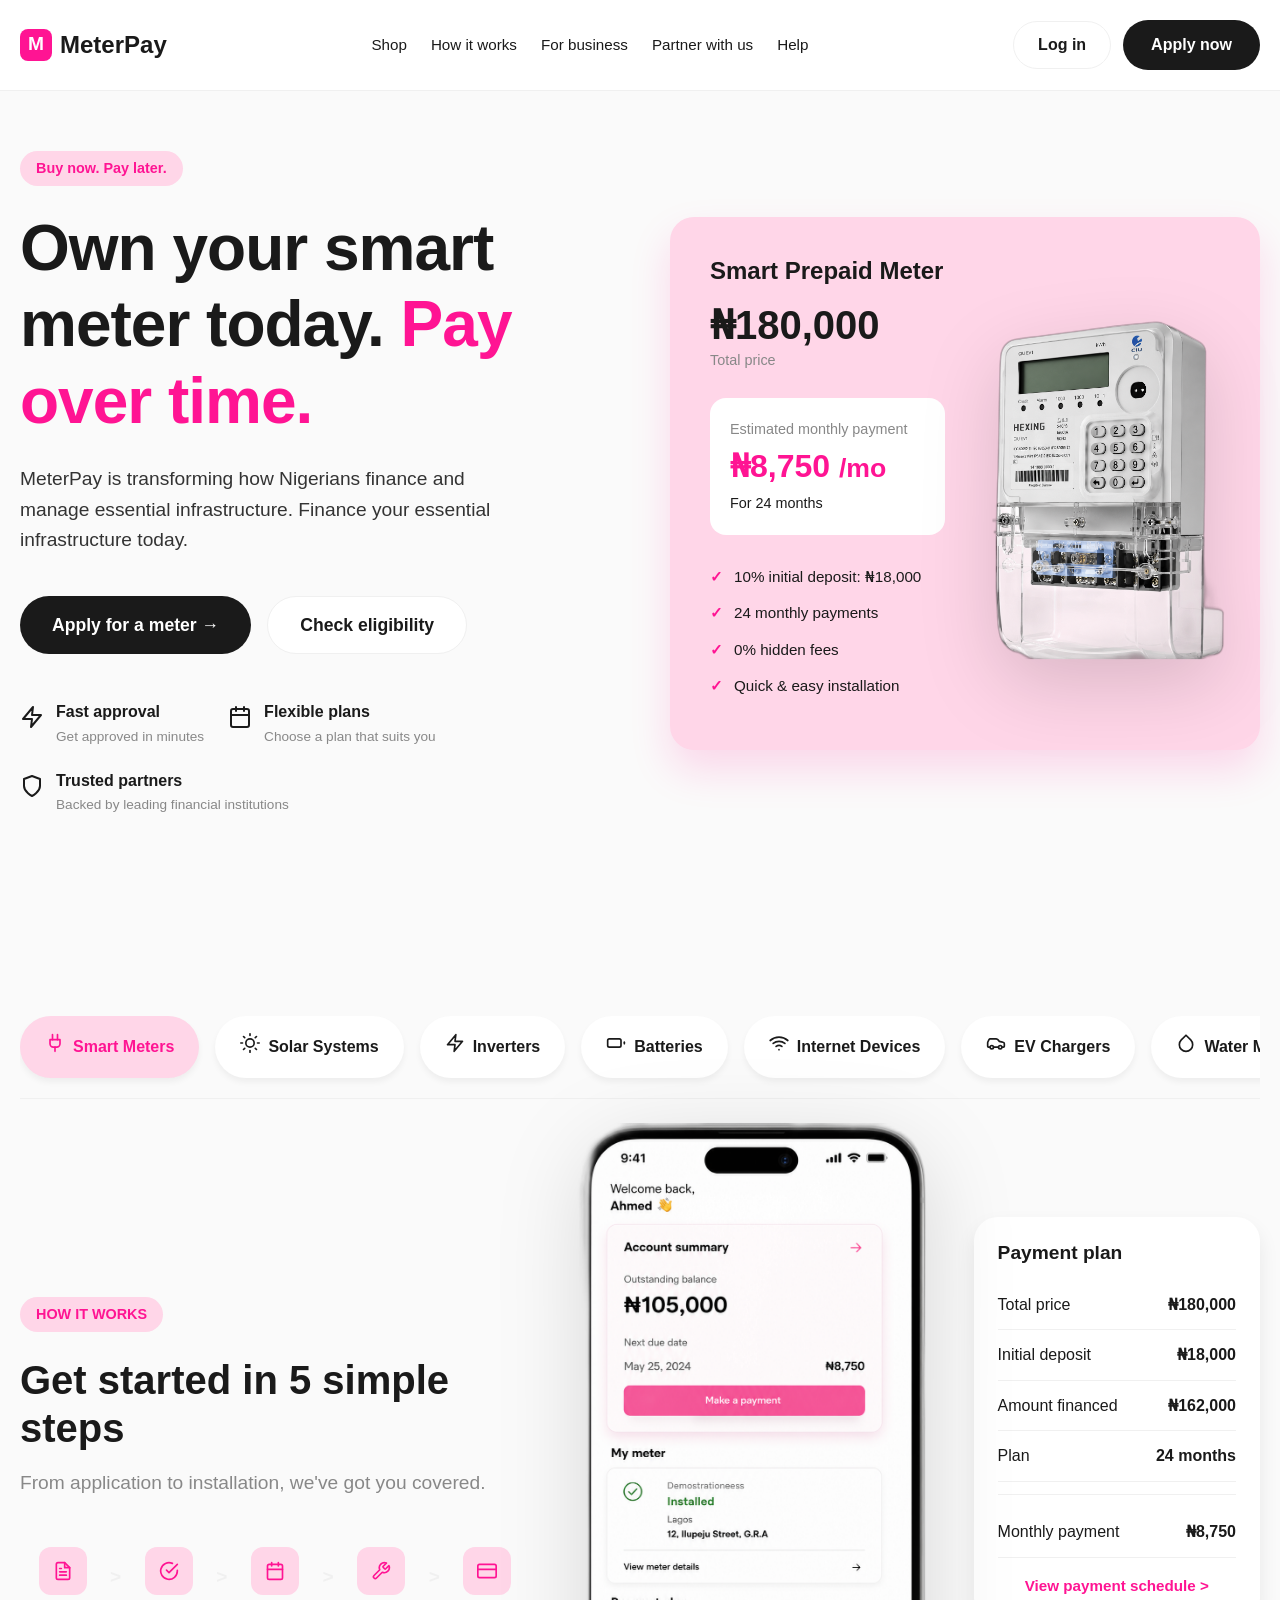
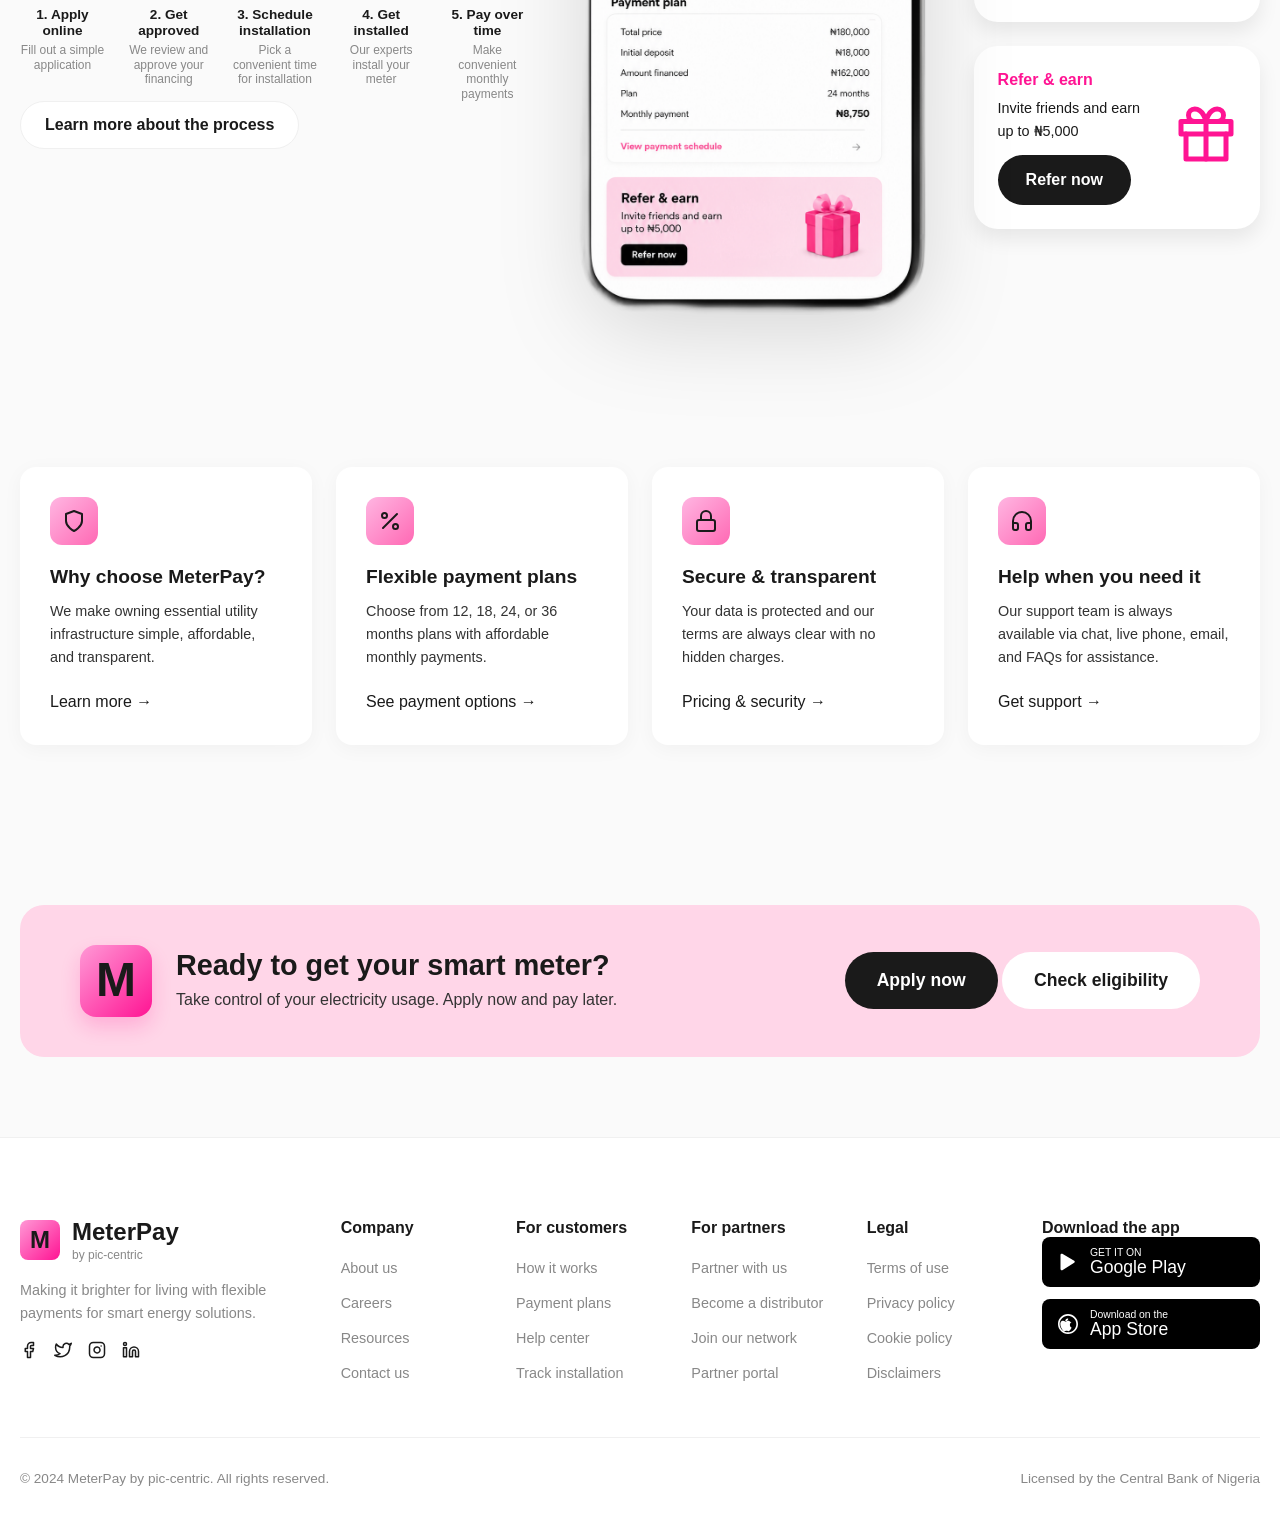
==== index.html @ b08528e0 "Initial commit: MeterPay Website UI" ====
<!DOCTYPE html>
<html lang="en">
<head>
    <meta charset="UTF-8">
    <meta name="viewport" content="width=device-width, initial-scale=1.0">
    <title>MeterPay Ecosystem | Africa's Digital Utility Finance Super App</title>
    <meta name="description" content="MeterPay is transforming how Nigerians finance and manage essential infrastructure. Finance, pay for and manage utility services from a single account.">
    <link rel="stylesheet" href="styles/index.css?v=5">
</head>
<body>
    <nav class="navbar">
        <div class="container nav-container">
            <a href="#" class="logo">
                <span class="logo-icon">M</span>
                MeterPay
            </a>
            <div class="nav-links">
                <a href="#shop">Shop</a>
                <a href="#how-it-works">How it works</a>
                <a href="#business">For business</a>
                <a href="#partner">Partner with us</a>
                <a href="#help">Help</a>
            </div>
            <div class="nav-actions">
                <a href="#login" class="btn-secondary">Log in</a>
                <a href="#apply" class="btn-dark">Apply now</a>
            </div>
            <button class="mobile-menu-btn" aria-label="Toggle menu">
                <span></span>
                <span></span>
                <span></span>
            </button>
        </div>
    </nav>

    <header id="home" class="hero">
        <div class="container hero-container">
            <div class="hero-content">
                <span class="badge">Buy now. Pay later.</span>
                <h1>Own your smart meter today. <span class="highlight">Pay over time.</span></h1>
                <p>MeterPay is transforming how Nigerians finance and manage essential infrastructure. Finance your essential infrastructure today.</p>
                <div class="hero-actions">
                    <a href="#apply" class="btn-dark btn-large">Apply for a meter &rarr;</a>
                    <a href="#eligibility" class="btn-secondary btn-large">Check eligibility</a>
                </div>
                <div class="hero-features">
                    <div class="feature">
                        <div class="feature-icon">
                            <svg xmlns="http://www.w3.org/2000/svg" width="24" height="24" viewBox="0 0 24 24" fill="none" stroke="currentColor" stroke-width="2" stroke-linecap="round" stroke-linejoin="round" class="feather feather-zap"><polygon points="13 2 3 14 12 14 11 22 21 10 12 10 13 2"></polygon></svg>
                        </div>
                        <div>
                            <h4>Fast approval</h4>
                            <p>Get approved in minutes</p>
                        </div>
                    </div>
                    <div class="feature">
                        <div class="feature-icon">
                            <svg xmlns="http://www.w3.org/2000/svg" width="24" height="24" viewBox="0 0 24 24" fill="none" stroke="currentColor" stroke-width="2" stroke-linecap="round" stroke-linejoin="round" class="feather feather-calendar"><rect x="3" y="4" width="18" height="18" rx="2" ry="2"></rect><line x1="16" y1="2" x2="16" y2="6"></line><line x1="8" y1="2" x2="8" y2="6"></line><line x1="3" y1="10" x2="21" y2="10"></line></svg>
                        </div>
                        <div>
                            <h4>Flexible plans</h4>
                            <p>Choose a plan that suits you</p>
                        </div>
                    </div>
                    <div class="feature">
                        <div class="feature-icon">
                            <svg xmlns="http://www.w3.org/2000/svg" width="24" height="24" viewBox="0 0 24 24" fill="none" stroke="currentColor" stroke-width="2" stroke-linecap="round" stroke-linejoin="round" class="feather feather-shield"><path d="M12 22s8-4 8-10V5l-8-3-8 3v7c0 6 8 10 8 10z"></path></svg>
                        </div>
                        <div>
                            <h4>Trusted partners</h4>
                            <p>Backed by leading financial institutions</p>
                        </div>
                    </div>
                </div>
            </div>
            <div class="hero-image">
                <div class="product-card-hero">
                    <div class="product-info">
                        <h3>Smart Prepaid Meter</h3>
                        <div class="price">₦180,000 <span class="price-label">Total price</span></div>
                        <div class="monthly">
                            <span class="monthly-label">Estimated monthly payment</span>
                            <span class="monthly-price">₦8,750 <small>/mo</small></span>
                            <span class="monthly-term">For 24 months</span>
                        </div>
                        <ul class="product-benefits">
                            <li>10% initial deposit: ₦18,000</li>
                            <li>24 monthly payments</li>
                            <li>0% hidden fees</li>
                            <li>Quick & easy installation</li>
                        </ul>
                    </div>
                    <div class="product-image-container">
                        <img src="assets/meter.png" alt="Smart Prepaid Meter" class="product-img">
                    </div>
                </div>
            </div>
        </div>
    </header>

    <section id="dashboard-section" class="dashboard-section section bg-white">
        <div class="container">
            <!-- Top Row: Categories -->
            <div class="category-list dashboard-categories">
                <!-- Smart Meters -->
                <div class="category-item active">
                    <span class="cat-icon"><svg width="20" height="20" viewBox="0 0 24 24" fill="none" stroke="currentColor" stroke-width="2" stroke-linecap="round" stroke-linejoin="round"><path d="M12 22v-5"/><path d="M9 8V2"/><path d="M15 8V2"/><path d="M18 8v5a4 4 0 0 1-4 4h-4a4 4 0 0 1-4-4V8Z"/></svg></span>
                    Smart Meters
                </div>
                <!-- Solar Systems -->
                <div class="category-item">
                    <span class="cat-icon"><svg width="20" height="20" viewBox="0 0 24 24" fill="none" stroke="currentColor" stroke-width="2" stroke-linecap="round" stroke-linejoin="round"><circle cx="12" cy="12" r="5"/><path d="M12 1v2"/><path d="M12 21v2"/><path d="M4.22 4.22l1.42 1.42"/><path d="M18.36 18.36l1.42 1.42"/><path d="M1 12h2"/><path d="M21 12h2"/><path d="M4.22 19.78l1.42-1.42"/><path d="M18.36 5.64l1.42-1.42"/></svg></span>
                    Solar Systems
                </div>
                <!-- Inverters -->
                <div class="category-item">
                    <span class="cat-icon"><svg width="20" height="20" viewBox="0 0 24 24" fill="none" stroke="currentColor" stroke-width="2" stroke-linecap="round" stroke-linejoin="round"><polygon points="13 2 3 14 12 14 11 22 21 10 12 10 13 2"/></svg></span>
                    Inverters
                </div>
                <!-- Batteries -->
                <div class="category-item">
                    <span class="cat-icon"><svg width="20" height="20" viewBox="0 0 24 24" fill="none" stroke="currentColor" stroke-width="2" stroke-linecap="round" stroke-linejoin="round"><rect x="2" y="7" width="16" height="10" rx="2" ry="2"/><line x1="22" y1="11" x2="22" y2="13"/></svg></span>
                    Batteries
                </div>
                <!-- Internet Devices -->
                <div class="category-item">
                    <span class="cat-icon"><svg width="20" height="20" viewBox="0 0 24 24" fill="none" stroke="currentColor" stroke-width="2" stroke-linecap="round" stroke-linejoin="round"><path d="M5 12.55a11 11 0 0 1 14.08 0"/><path d="M1.42 9a16 16 0 0 1 21.16 0"/><path d="M8.53 16.11a6 6 0 0 1 6.95 0"/><line x1="12" y1="20" x2="12.01" y2="20"/></svg></span>
                    Internet Devices
                </div>
                <!-- EV Chargers -->
                <div class="category-item">
                    <span class="cat-icon"><svg width="20" height="20" viewBox="0 0 24 24" fill="none" stroke="currentColor" stroke-width="2" stroke-linecap="round" stroke-linejoin="round"><path d="M19 17h2c.6 0 1-.4 1-1v-3c0-.9-.7-1.7-1.5-1.9C18.7 10.6 16 10 16 10s-1.3-1.4-2.2-2.3c-.5-.4-1.1-.7-1.8-.7H5c-.6 0-1.1.4-1.4.9l-1.4 2.9A3.7 3.7 0 0 0 2 12v4c0 .6.4 1 1 1h2"/><circle cx="7" cy="17" r="2"/><path d="M9 17h6"/><circle cx="17" cy="17" r="2"/></svg></span>
                    EV Chargers
                </div>
                <!-- Water Meters -->
                <div class="category-item">
                    <span class="cat-icon"><svg width="20" height="20" viewBox="0 0 24 24" fill="none" stroke="currentColor" stroke-width="2" stroke-linecap="round" stroke-linejoin="round"><path d="M12 2.69l5.66 5.66a8 8 0 1 1-11.31 0z"/></svg></span>
                    Water Meters
                </div>
            </div>

            <!-- Bottom Layout: 3 Columns -->
            <div class="dashboard-grid">
                <!-- Column 1: How it works -->
                <div class="dashboard-col-left">
                    <span class="badge badge-outline">HOW IT WORKS</span>
                    <h2 class="section-title text-left mt-2">Get started in 5 simple steps</h2>
                    <p class="section-subtitle text-left">From application to installation, we've got you covered.</p>
                    
                    <div class="steps-horizontal">
                        <div class="step-h">
                            <div class="step-icon-bg"><svg width="20" height="20" viewBox="0 0 24 24" fill="none" stroke="currentColor" stroke-width="2" stroke-linecap="round" stroke-linejoin="round"><path d="M14 2H6a2 2 0 0 0-2 2v16a2 2 0 0 0 2 2h12a2 2 0 0 0 2-2V8z"/><polyline points="14 2 14 8 20 8"/><line x1="16" y1="13" x2="8" y2="13"/><line x1="16" y1="17" x2="8" y2="17"/><polyline points="10 9 9 9 8 9"/></svg></div>
                            <h4>1. Apply online</h4>
                            <p>Fill out a simple application</p>
                        </div>
                        <div class="step-arrow">&gt;</div>
                        <div class="step-h">
                            <div class="step-icon-bg"><svg width="20" height="20" viewBox="0 0 24 24" fill="none" stroke="currentColor" stroke-width="2" stroke-linecap="round" stroke-linejoin="round"><path d="M22 11.08V12a10 10 0 1 1-5.93-9.14"/><polyline points="22 4 12 14.01 9 11.01"/></svg></div>
                            <h4>2. Get approved</h4>
                            <p>We review and approve your financing</p>
                        </div>
                        <div class="step-arrow">&gt;</div>
                        <div class="step-h">
                            <div class="step-icon-bg"><svg width="20" height="20" viewBox="0 0 24 24" fill="none" stroke="currentColor" stroke-width="2" stroke-linecap="round" stroke-linejoin="round"><rect x="3" y="4" width="18" height="18" rx="2" ry="2"/><line x1="16" y1="2" x2="16" y2="6"/><line x1="8" y1="2" x2="8" y2="6"/><line x1="3" y1="10" x2="21" y2="10"/></svg></div>
                            <h4>3. Schedule installation</h4>
                            <p>Pick a convenient time for installation</p>
                        </div>
                        <div class="step-arrow">&gt;</div>
                        <div class="step-h">
                            <div class="step-icon-bg"><svg width="20" height="20" viewBox="0 0 24 24" fill="none" stroke="currentColor" stroke-width="2" stroke-linecap="round" stroke-linejoin="round"><path d="M14.7 6.3a1 1 0 0 0 0 1.4l1.6 1.6a1 1 0 0 0 1.4 0l3.77-3.77a6 6 0 0 1-7.94 7.94l-6.91 6.91a2.12 2.12 0 0 1-3-3l6.91-6.91a6 6 0 0 1 7.94-7.94l-3.76 3.76z"/></svg></div>
                            <h4>4. Get installed</h4>
                            <p>Our experts install your meter</p>
                        </div>
                        <div class="step-arrow">&gt;</div>
                        <div class="step-h">
                            <div class="step-icon-bg"><svg width="20" height="20" viewBox="0 0 24 24" fill="none" stroke="currentColor" stroke-width="2" stroke-linecap="round" stroke-linejoin="round"><rect x="1" y="4" width="22" height="16" rx="2" ry="2"/><line x1="1" y1="10" x2="23" y2="10"/></svg></div>
                            <h4>5. Pay over time</h4>
                            <p>Make convenient monthly payments</p>
                        </div>
                    </div>
                    
                    <a href="#process" class="btn-secondary btn-outline-border mt-4">Learn more about the process</a>
                </div>

                <!-- Column 2: Mobile App Image -->
                <div class="dashboard-col-mid">
                    <img src="assets/mobile.png" alt="MeterPay App Interface" class="app-mockup-img">
                </div>

                <!-- Column 3: Cards -->
                <div class="dashboard-col-right">
                    <!-- Payment Plan Card -->
                    <div class="dashboard-card plan-card">
                        <h4 class="card-title">Payment plan</h4>
                        <div class="plan-row"><span>Total price</span><strong>₦180,000</strong></div>
                        <div class="plan-row"><span>Initial deposit</span><strong>₦18,000</strong></div>
                        <div class="plan-row"><span>Amount financed</span><strong>₦162,000</strong></div>
                        <div class="plan-row"><span>Plan</span><strong>24 months</strong></div>
                        <div class="plan-divider"></div>
                        <div class="plan-row total-row"><span>Monthly payment</span><strong>₦8,750</strong></div>
                        <a href="#" class="view-schedule-link">View payment schedule &gt;</a>
                    </div>

                    <!-- Refer & Earn Card -->
                    <div class="dashboard-card refer-card bg-light-pink">
                        <div class="refer-content">
                            <h4 class="card-title">Refer & earn</h4>
                            <p>Invite friends and earn up to ₦5,000</p>
                            <a href="#" class="btn-dark mt-2">Refer now</a>
                        </div>
                        <div class="refer-img">
                            <svg width="60" height="60" viewBox="0 0 24 24" fill="none" stroke="var(--primary)" stroke-width="2" stroke-linecap="round" stroke-linejoin="round"><polyline points="20 12 20 22 4 22 4 12"></polyline><rect x="2" y="7" width="20" height="5"></rect><line x1="12" y1="22" x2="12" y2="7"></line><path d="M12 7H7.5a2.5 2.5 0 0 1 0-5C11 2 12 7 12 7z"></path><path d="M12 7h4.5a2.5 2.5 0 0 0 0-5C13 2 12 7 12 7z"></path></svg>
                        </div>
                    </div>
                </div>
            </div>
        </div>
    </section>

    <section id="features" class="features-grid-section section">
        <div class="container">
            <div class="grid-4">
                <div class="feature-card-clean">
                    <div class="icon-wrap-pink"><svg width="24" height="24" viewBox="0 0 24 24" fill="none" stroke="currentColor" stroke-width="2" stroke-linecap="round" stroke-linejoin="round"><path d="M12 22s8-4 8-10V5l-8-3-8 3v7c0 6 8 10 8 10z"/></svg></div>
                    <h3>Why choose MeterPay?</h3>
                    <p>We make owning essential utility infrastructure simple, affordable, and transparent.</p>
                    <a href="#" class="text-link">Learn more &rarr;</a>
                </div>
                <div class="feature-card-clean">
                    <div class="icon-wrap-pink"><svg width="24" height="24" viewBox="0 0 24 24" fill="none" stroke="currentColor" stroke-width="2" stroke-linecap="round" stroke-linejoin="round"><line x1="19" y1="5" x2="5" y2="19"></line><circle cx="6.5" cy="6.5" r="2.5"></circle><circle cx="17.5" cy="17.5" r="2.5"></circle></svg></div>
                    <h3>Flexible payment plans</h3>
                    <p>Choose from 12, 18, 24, or 36 months plans with affordable monthly payments.</p>
                    <a href="#" class="text-link">See payment options &rarr;</a>
                </div>
                <div class="feature-card-clean">
                    <div class="icon-wrap-pink"><svg width="24" height="24" viewBox="0 0 24 24" fill="none" stroke="currentColor" stroke-width="2" stroke-linecap="round" stroke-linejoin="round"><rect x="3" y="11" width="18" height="11" rx="2" ry="2"/><path d="M7 11V7a5 5 0 0 1 10 0v4"/></svg></div>
                    <h3>Secure & transparent</h3>
                    <p>Your data is protected and our terms are always clear with no hidden charges.</p>
                    <a href="#" class="text-link">Pricing & security &rarr;</a>
                </div>
                <div class="feature-card-clean">
                    <div class="icon-wrap-pink"><svg width="24" height="24" viewBox="0 0 24 24" fill="none" stroke="currentColor" stroke-width="2" stroke-linecap="round" stroke-linejoin="round"><path d="M3 18v-6a9 9 0 0 1 18 0v6"></path><path d="M21 19a2 2 0 0 1-2 2h-1a2 2 0 0 1-2-2v-3a2 2 0 0 1 2-2h3zM3 19a2 2 0 0 0 2 2h1a2 2 0 0 0 2-2v-3a2 2 0 0 0-2-2H3z"></path></svg></div>
                    <h3>Help when you need it</h3>
                    <p>Our support team is always available via chat, live phone, email, and FAQs for assistance.</p>
                    <a href="#" class="text-link">Get support &rarr;</a>
                </div>
            </div>
        </div>
    </section>

    <section class="cta section">
        <div class="container">
            <div class="cta-box-horizontal">
                <div class="cta-left">
                    <div class="cta-logo-icon">M</div>
                    <div class="cta-text">
                        <h2>Ready to get your smart meter?</h2>
                        <p>Take control of your electricity usage. Apply now and pay later.</p>
                    </div>
                </div>
                <div class="cta-actions">
                    <a href="#apply" class="btn-dark btn-large">Apply now</a>
                    <a href="#eligibility" class="btn-secondary btn-large btn-white">Check eligibility</a>
                </div>
            </div>
        </div>
    </section>

    <footer class="footer">
        <div class="container">
            <div class="footer-grid">
                <div class="footer-brand">
                    <a href="#" class="logo footer-logo">
                        <span class="logo-icon-pink">M</span>
                        <div>
                            MeterPay
                            <span class="footer-byline">by pic-centric</span>
                        </div>
                    </a>
                    <p class="footer-desc">Making it brighter for living with flexible payments for smart energy solutions.</p>
                    <div class="social-links">
                        <a href="#"><svg width="18" height="18" viewBox="0 0 24 24" fill="none" stroke="currentColor" stroke-width="2" stroke-linecap="round" stroke-linejoin="round"><path d="M18 2h-3a5 5 0 0 0-5 5v3H7v4h3v8h4v-8h3l1-4h-4V7a1 1 0 0 1 1-1h3z"></path></svg></a>
                        <a href="#"><svg width="18" height="18" viewBox="0 0 24 24" fill="none" stroke="currentColor" stroke-width="2" stroke-linecap="round" stroke-linejoin="round"><path d="M23 3a10.9 10.9 0 0 1-3.14 1.53 4.48 4.48 0 0 0-7.86 3v1A10.66 10.66 0 0 1 3 4s-4 9 5 13a11.64 11.64 0 0 1-7 2c9 5 20 0 20-11.5a4.5 4.5 0 0 0-.08-.83A7.72 7.72 0 0 0 23 3z"></path></svg></a>
                        <a href="#"><svg width="18" height="18" viewBox="0 0 24 24" fill="none" stroke="currentColor" stroke-width="2" stroke-linecap="round" stroke-linejoin="round"><rect x="2" y="2" width="20" height="20" rx="5" ry="5"></rect><path d="M16 11.37A4 4 0 1 1 12.63 8 4 4 0 0 1 16 11.37z"></path><line x1="17.5" y1="6.5" x2="17.51" y2="6.5"></line></svg></a>
                        <a href="#"><svg width="18" height="18" viewBox="0 0 24 24" fill="none" stroke="currentColor" stroke-width="2" stroke-linecap="round" stroke-linejoin="round"><path d="M16 8a6 6 0 0 1 6 6v7h-4v-7a2 2 0 0 0-2-2 2 2 0 0 0-2 2v7h-4v-7a6 6 0 0 1 6-6z"></path><rect x="2" y="9" width="4" height="12"></rect><circle cx="4" cy="4" r="2"></circle></svg></a>
                    </div>
                </div>
                <div class="footer-links">
                    <h4>Company</h4>
                    <ul>
                        <li><a href="#">About us</a></li>
                        <li><a href="#">Careers</a></li>
                        <li><a href="#">Resources</a></li>
                        <li><a href="#">Contact us</a></li>
                    </ul>
                </div>
                <div class="footer-links">
                    <h4>For customers</h4>
                    <ul>
                        <li><a href="#">How it works</a></li>
                        <li><a href="#">Payment plans</a></li>
                        <li><a href="#">Help center</a></li>
                        <li><a href="#">Track installation</a></li>
                    </ul>
                </div>
                <div class="footer-links">
                    <h4>For partners</h4>
                    <ul>
                        <li><a href="#">Partner with us</a></li>
                        <li><a href="#">Become a distributor</a></li>
                        <li><a href="#">Join our network</a></li>
                        <li><a href="#">Partner portal</a></li>
                    </ul>
                </div>
                <div class="footer-links">
                    <h4>Legal</h4>
                    <ul>
                        <li><a href="#">Terms of use</a></li>
                        <li><a href="#">Privacy policy</a></li>
                        <li><a href="#">Cookie policy</a></li>
                        <li><a href="#">Disclaimers</a></li>
                    </ul>
                </div>
                <div class="footer-download">
                    <h4>Download the app</h4>
                    <div class="app-badges">
                        <div class="store-badge">
                            <svg width="20" height="20" viewBox="0 0 24 24" fill="currentColor"><path d="M3 20.5v-17c0-.83.67-1.5 1.5-1.5.25 0 .5.06.72.18l14.18 8.18c.67.39.9 1.25.51 1.92-.12.21-.29.39-.51.51L5.22 21.82c-.67.39-1.53.16-1.92-.51-.12-.22-.18-.47-.18-.72l-.12-.09z"/></svg>
                            <div><span>GET IT ON</span><strong>Google Play</strong></div>
                        </div>
                        <div class="store-badge">
                            <svg width="20" height="20" viewBox="0 0 24 24" fill="currentColor"><path d="M12 2c5.514 0 10 4.486 10 10s-4.486 10-10 10-10-4.486-10-10 4.486-10 10-10zm0-2c-6.627 0-12 5.373-12 12s5.373 12 12 12 12-5.373 12-12-5.373-12-12-12zm.283 5.48c.112.92-.32 1.83-1.002 2.457-.682.628-1.61.854-2.457.653-.16-1.02.32-2.02.973-2.617.653-.596 1.63-.82 2.486-.493zm-3.037 4.14c-1.396 0-2.658.914-2.822 2.375-.164 1.46.85 2.822 2.246 2.822 1.397 0 2.658-.915 2.822-2.376.164-1.46-.85-2.823-2.246-2.823zm5.753.11c-.553-1.12-1.637-1.745-2.846-1.745-.884 0-1.758.337-2.385.918-.184.17-.4.256-.63.256-.23 0-.447-.087-.63-.257-.626-.58-1.503-.917-2.386-.917-1.18 0-2.248.6-2.817 1.693-1.173 2.253-.33 5.8 1.802 8.784.773 1.08 1.63 2.128 2.695 2.164.912.03 1.258-.517 2.366-.517 1.08 0 1.396.517 2.365.517 1.096.006 1.956-1.077 2.72-2.188.756-1.102 1.054-2.174 1.075-2.228-.027-.014-2.083-.787-2.123-3.15-.04-2.362 1.955-3.528 2.05-3.57z"/></svg>
                            <div><span>Download on the</span><strong>App Store</strong></div>
                        </div>
                    </div>
                </div>
            </div>
            <div class="footer-bottom">
                <p>&copy; 2024 MeterPay by pic-centric. All rights reserved.</p>
                <div class="footer-legal">
                    Licensed by the Central Bank of Nigeria
                </div>
            </div>
        </div>
    </footer>
    <script src="scripts/main.js"></script>
</body>
</html>
---- styles/index.css ----
:root {
    /* Color Palette */
    --primary: #FF1493; /* Deep Pink */
    --primary-light: #FFD6E8; /* Light Pink Backgrounds */
    --primary-hover: #E6007E;
    
    --dark: #1A1A1A; /* Text Color */
    --dark-light: #333333;
    
    --white: #FFFFFF;
    --background: #FAFAFA;
    --gray-light: #F0F0F0;
    --gray: #888888;
    
    /* Typography */
    --font-sans: -apple-system, BlinkMacSystemFont, "SF Pro Text", "Segoe UI", Roboto, Helvetica, Arial, sans-serif;
    --font-heading: -apple-system, BlinkMacSystemFont, "SF Pro Display", "Segoe UI", Roboto, Helvetica, Arial, sans-serif;
    
    /* Spacing & Layout */
    --container-width: 1350px;
    --radius-sm: 8px;
    --radius-md: 16px;
    --radius-lg: 24px;
    --radius-full: 9999px;
    
    /* Effects */
    --shadow-sm: 0 4px 6px rgba(0,0,0,0.05);
    --shadow-md: 0 10px 20px rgba(0,0,0,0.08);
    --shadow-lg: 0 20px 40px rgba(255, 20, 147, 0.15);
    --transition: all 0.3s ease;
}

* {
    margin: 0;
    padding: 0;
    box-sizing: border-box;
}

body {
    font-family: var(--font-sans);
    color: var(--dark);
    background-color: var(--background);
    line-height: 1.6;
    overflow-x: hidden;
}

h1, h2, h3, h4, h5, h6 {
    font-family: var(--font-heading);
    font-weight: 700;
    line-height: 1.2;
    color: var(--dark);
}

a {
    text-decoration: none;
    color: inherit;
    transition: var(--transition);
}

ul {
    list-style: none;
}

.container {
    max-width: var(--container-width);
    margin: 0 auto;
    padding: 0 20px;
}

.section {
    padding: 80px 0;
}

/* Utilities */
.text-center { text-align: center; }
.bg-light-pink { background-color: var(--primary-light); }
.bg-dark { background-color: var(--dark); color: var(--white); }
.text-white h2, .text-white h3, .text-white p { color: var(--white); }
.highlight { color: var(--primary); }

/* Buttons */
.btn-primary {
    display: inline-flex;
    align-items: center;
    justify-content: center;
    white-space: nowrap;
    background-color: var(--primary);
    color: var(--white);
    padding: 10px 24px;
    border-radius: var(--radius-full);
    font-weight: 600;
    border: none;
    cursor: pointer;
}
.btn-primary:hover {
    background-color: var(--primary-hover);
    transform: translateY(-2px);
    box-shadow: 0 4px 12px rgba(255, 20, 147, 0.3);
}

.btn-secondary {
    display: inline-flex;
    align-items: center;
    justify-content: center;
    white-space: nowrap;
    background-color: var(--white);
    color: var(--dark);
    padding: 10px 24px;
    border-radius: var(--radius-full);
    font-weight: 600;
    border: 1px solid var(--gray-light);
    cursor: pointer;
}
.btn-secondary:hover {
    border-color: var(--dark);
}

.btn-ghost {
    display: inline-flex;
    align-items: center;
    justify-content: center;
    white-space: nowrap;
    padding: 10px 24px;
    font-weight: 600;
    color: var(--dark);
}
.btn-ghost:hover {
    color: var(--primary);
}

.btn-dark {
    display: inline-flex;
    align-items: center;
    justify-content: center;
    white-space: nowrap;
    background-color: var(--dark);
    color: var(--white);
    padding: 12px 28px;
    border-radius: var(--radius-full);
    font-weight: 600;
}
.btn-dark:hover {
    background-color: #000;
}

.btn-large {
    padding: 14px 32px;
    font-size: 1.1rem;
}

/* Navbar */
.navbar {
    padding: 20px 0;
    background: rgba(255, 255, 255, 0.9);
    backdrop-filter: blur(10px);
    position: sticky;
    top: 0;
    z-index: 100;
    border-bottom: 1px solid var(--gray-light);
}

.nav-container {
    display: flex;
    justify-content: space-between;
    align-items: center;
    gap: 32px;
    flex-wrap: wrap;
}

.logo {
    display: flex;
    align-items: center;
    gap: 8px;
    font-family: var(--font-heading);
    font-weight: 800;
    font-size: 1.5rem;
}

.logo-icon {
    background: var(--primary);
    color: var(--white);
    width: 32px;
    height: 32px;
    display: flex;
    align-items: center;
    justify-content: center;
    border-radius: 8px;
    font-size: 1.2rem;
}

.nav-links {
    display: flex;
    gap: 24px;
    align-items: center;
}
.nav-links a {
    font-weight: 500;
    font-size: 0.95rem;
    white-space: nowrap;
}
.nav-links a:hover {
    color: var(--primary);
}

.nav-actions {
    display: flex;
    align-items: center;
    gap: 12px;
}

.mobile-menu-btn {
    display: none;
    flex-direction: column;
    gap: 5px;
    background: none;
    border: none;
    cursor: pointer;
}
.mobile-menu-btn span {
    width: 24px;
    height: 2px;
    background-color: var(--dark);
    transition: var(--transition);
}

/* Hero Section */
.hero {
    padding: 60px 0 100px;
    overflow: hidden;
}

.hero-container {
    display: grid;
    grid-template-columns: 1fr 1fr;
    gap: 60px;
    align-items: center;
}

.badge {
    display: inline-block;
    background-color: var(--primary-light);
    color: var(--primary);
    padding: 6px 16px;
    border-radius: var(--radius-full);
    font-weight: 600;
    font-size: 0.9rem;
    margin-bottom: 24px;
}

.hero-content h1 {
    font-size: 4rem;
    margin-bottom: 24px;
    letter-spacing: -1px;
}

.hero-content p {
    font-size: 1.2rem;
    color: var(--dark-light);
    margin-bottom: 40px;
    max-width: 480px;
}

.hero-actions {
    display: flex;
    gap: 16px;
    margin-bottom: 48px;
}

.hero-features {
    display: flex;
    flex-wrap: wrap;
    gap: 24px;
}

.feature {
    display: flex;
    align-items: flex-start;
    gap: 12px;
}

.feature-icon {
    font-size: 1.5rem;
}

.feature h4 {
    font-size: 1rem;
    margin-bottom: 4px;
}
.feature p {
    font-size: 0.85rem;
    color: var(--gray);
    margin: 0;
}

/* Product Card Hero */
.product-card-hero {
    background-color: var(--primary-light);
    border-radius: var(--radius-lg);
    padding: 40px;
    display: flex;
    gap: 40px;
    position: relative;
    box-shadow: var(--shadow-lg);
}

.product-info {
    flex: 1;
}

.product-info h3 {
    font-size: 1.5rem;
    margin-bottom: 20px;
}

.price {
    font-size: 2.5rem;
    font-weight: 800;
    font-family: var(--font-heading);
    display: flex;
    flex-direction: column;
    line-height: 1;
    margin-bottom: 30px;
}
.price-label {
    font-size: 0.9rem;
    font-weight: 500;
    color: var(--gray);
    margin-top: 8px;
}

.monthly {
    background: var(--white);
    padding: 20px;
    border-radius: var(--radius-md);
    margin-bottom: 30px;
    display: flex;
    flex-direction: column;
}
.monthly-label { font-size: 0.9rem; color: var(--gray); }
.monthly-price { font-size: 2rem; font-weight: 700; color: var(--primary); font-family: var(--font-heading); }
.monthly-term { font-size: 0.9rem; font-weight: 500; }

.product-benefits li {
    position: relative;
    padding-left: 24px;
    margin-bottom: 12px;
    font-size: 0.95rem;
    font-weight: 500;
}
.product-benefits li::before {
    content: '✓';
    position: absolute;
    left: 0;
    color: var(--primary);
    font-weight: bold;
}

.product-image-container {
    flex: 1;
    display: flex;
    align-items: center;
    justify-content: center;
}
.product-img {
    max-width: 100%;
    transform: scale(1.25);
    margin-right: -20px;
    filter: drop-shadow(0 20px 30px rgba(0,0,0,0.15));
    transition: transform 0.5s ease;
}
.product-card-hero:hover .product-img {
    transform: translateY(-10px);
}

/* Categories */
.category-list {
    display: flex;
    gap: 16px;
    overflow-x: auto;
    padding-bottom: 20px;
}
.category-list::-webkit-scrollbar { display: none; }
.category-item {
    background: var(--white);
    padding: 16px 24px;
    border-radius: var(--radius-full);
    display: flex;
    align-items: center;
    gap: 8px;
    font-weight: 600;
    cursor: pointer;
    box-shadow: var(--shadow-sm);
    white-space: nowrap;
    border: 1px solid transparent;
}
.category-item:hover { border-color: var(--primary-light); }
.category-item.active {
    background: var(--primary-light);
    color: var(--primary);
}

/* How it works */
.section-title { font-size: 2.5rem; margin-bottom: 16px; }
.section-subtitle { font-size: 1.2rem; color: var(--gray); margin-bottom: 48px; }

.steps-grid {
    display: grid;
    grid-template-columns: repeat(5, 1fr);
    gap: 24px;
}
.step {
    text-align: center;
}
.step-icon {
    width: 64px;
    height: 64px;
    background: var(--white);
    border-radius: 50%;
    display: flex;
    align-items: center;
    justify-content: center;
    font-size: 2rem;
    margin: 0 auto 20px;
    box-shadow: var(--shadow-sm);
    border: 2px solid var(--primary-light);
}
.step h4 { margin-bottom: 8px; font-size: 1.1rem; }
.step p { font-size: 0.9rem; color: var(--gray); }

/* BNPL Section */
.bnpl-container {
    display: grid;
    grid-template-columns: 1fr 1fr;
    gap: 80px;
    align-items: center;
    border-radius: var(--radius-lg);
}

.app-img {
    max-width: 100%;
    filter: drop-shadow(0 20px 30px rgba(0,0,0,0.15));
    transform: rotate(-2deg);
    transition: transform 0.5s ease;
}
.app-img:hover { transform: rotate(0deg) scale(1.02); }

.bnpl-content h2 { font-size: 3rem; margin-bottom: 20px; }
.bnpl-content p { font-size: 1.2rem; margin-bottom: 40px; }

.payment-plan-card {
    background: var(--white);
    padding: 30px;
    border-radius: var(--radius-md);
    margin-bottom: 24px;
}
.payment-plan-card h4 { margin-bottom: 20px; font-size: 1.2rem; }
.plan-row {
    display: flex;
    justify-content: space-between;
    padding: 12px 0;
    border-bottom: 1px solid var(--gray-light);
}
.plan-row.total {
    border-bottom: none;
    font-size: 1.2rem;
    color: var(--primary);
    padding-top: 20px;
}

.referral-card {
    background: var(--primary);
    color: var(--white);
    padding: 30px;
    border-radius: var(--radius-md);
    display: flex;
    align-items: center;
    justify-content: space-between;
}
.referral-card h4 { font-size: 1.5rem; color: var(--white); }
.referral-card p { font-size: 1rem; margin: 0; }

/* Dashboard Section */
.dashboard-section { padding: 100px 0; }
.dashboard-categories { border-bottom: 1px solid var(--gray-light); margin-bottom: 60px; }
.dashboard-grid { display: grid; grid-template-columns: 1.6fr 1.2fr 1fr; gap: 50px; align-items: center; }
.steps-horizontal { display: flex; align-items: flex-start; justify-content: space-between; margin-top: 40px; gap: 5px; }
.step-h { display: flex; flex-direction: column; align-items: center; text-align: center; width: 85px; }
.step-icon-bg { width: 48px; height: 48px; background: var(--primary-light); color: var(--primary); border-radius: 12px; display: flex; align-items: center; justify-content: center; margin-bottom: 12px; }
.step-h h4 { font-size: 0.85rem; margin-bottom: 4px; }
.step-h p { font-size: 0.75rem; color: var(--gray); line-height: 1.2; }
.step-arrow { margin-top: 15px; color: var(--gray-light); font-weight: bold; font-size: 1.2rem; }
.app-mockup-img { max-width: 100%; filter: drop-shadow(0 20px 40px rgba(0,0,0,0.15)); transform: scale(1.1); }
.dashboard-col-right { display: flex; flex-direction: column; gap: 24px; }
.dashboard-card { padding: 24px; border-radius: var(--radius-lg); box-shadow: var(--shadow-md); background: var(--white); }
.plan-card .card-title { margin-bottom: 16px; font-size: 1.2rem; }
.plan-divider { height: 1px; background: var(--gray-light); margin: 12px 0; }
.view-schedule-link { display: block; margin-top: 16px; color: var(--primary); font-weight: 600; font-size: 0.95rem; text-align: center; }
.refer-card { display: flex; align-items: center; justify-content: space-between; gap: 20px; }
.refer-card .card-title { color: var(--primary); margin-bottom: 8px; }
.refer-card p { font-size: 0.9rem; margin-bottom: 12px; }

/* Grids */
.grid-3 { display: grid; grid-template-columns: repeat(3, 1fr); gap: 30px; }
.grid-2 { display: grid; grid-template-columns: repeat(2, 1fr); gap: 30px; }

.feature-card {
    background: var(--white);
    padding: 40px;
    border-radius: var(--radius-md);
    box-shadow: var(--shadow-sm);
    transition: transform 0.3s ease;
}
.feature-card:hover { transform: translateY(-5px); box-shadow: var(--shadow-md); }
.icon-wrap { font-size: 2.5rem; margin-bottom: 20px; background: var(--primary-light); width: 64px; height: 64px; display: flex; align-items: center; justify-content: center; border-radius: 16px; }
/* Features 4-Grid */
.grid-4 { display: grid; grid-template-columns: repeat(4, 1fr); gap: 24px; }
.feature-card-clean { background: var(--white); padding: 30px; border-radius: var(--radius-md); box-shadow: 0 4px 20px rgba(0,0,0,0.04); }
.feature-card-clean h3 { margin-bottom: 12px; font-size: 1.2rem; }
.feature-card-clean p { color: var(--dark-light); font-size: 0.9rem; margin-bottom: 20px; }
.icon-wrap-pink { width: 48px; height: 48px; background: linear-gradient(135deg, #FFB6E2 0%, #FF69B4 100%); color: var(--dark); display: flex; align-items: center; justify-content: center; border-radius: 12px; margin-bottom: 20px; }
.icon-wrap-pink svg { stroke: var(--dark); stroke-width: 2; width: 24px; height: 24px; }

/* Horizontal CTA Box */
.cta-box-horizontal { background: var(--primary-light); padding: 40px 60px; border-radius: var(--radius-lg); display: flex; align-items: center; justify-content: space-between; gap: 24px; flex-wrap: wrap; }
.cta-left { display: flex; align-items: center; gap: 24px; }
.cta-logo-icon { width: 72px; height: 72px; background: linear-gradient(135deg, #FF99D6 0%, #FF1493 100%); color: var(--dark); font-size: 3rem; font-weight: 800; font-family: var(--font-heading); display: flex; align-items: center; justify-content: center; border-radius: 16px; box-shadow: 0 10px 20px rgba(255,20,147,0.2); }
.cta-text h2 { font-size: 1.8rem; margin-bottom: 4px; }
.cta-text p { font-size: 1rem; color: var(--dark-light); margin: 0; }
.btn-white { background-color: var(--white); color: var(--dark); border: none; }
.btn-white:hover { background-color: var(--gray-light); }

/* Footer */
.footer { background: var(--white); padding: 80px 0 40px; border-top: 1px solid var(--gray-light); }
.footer-grid { display: grid; grid-template-columns: 2fr 1fr 1fr 1fr 1fr 1.5fr; gap: 30px; margin-bottom: 40px; }
.footer-brand { display: flex; flex-direction: column; gap: 16px; }
.footer-logo { display: flex; align-items: center; gap: 12px; font-size: 1.5rem; line-height: 1.2; }
.logo-icon-pink { width: 40px; height: 40px; background: linear-gradient(135deg, #FF99D6 0%, #FF1493 100%); color: var(--dark); display: flex; align-items: center; justify-content: center; border-radius: 8px; font-weight: 800; font-family: var(--font-heading); }
.footer-byline { display: block; font-size: 0.75rem; font-weight: 500; color: var(--gray); font-family: var(--font-sans); margin-top: 2px; }
.footer-desc { font-size: 0.9rem; color: var(--gray); max-width: 250px; }
.social-links { display: flex; gap: 16px; }
.social-links a { color: var(--dark); transition: var(--transition); }
.social-links a:hover { color: var(--primary); transform: translateY(-2px); }
.footer-links h4 { font-size: 1rem; margin-bottom: 20px; }
.footer-links ul li { margin-bottom: 12px; font-size: 0.9rem; }
.footer-links ul li a { color: var(--gray); }
.footer-links ul li a:hover { color: var(--primary); }
.app-badges { display: flex; flex-direction: column; gap: 12px; }
.store-badge { background: #000; color: #fff; padding: 10px 16px; border-radius: 8px; display: inline-flex; align-items: center; gap: 12px; cursor: pointer; transition: transform 0.2s; }
.store-badge:hover { transform: scale(1.05); }
.store-badge span { font-size: 0.65rem; line-height: 1.2; display: block; }
.store-badge strong { font-size: 1.1rem; line-height: 1; display: block; font-weight: 500; }
.footer-bottom { border-top: 1px solid var(--gray-light); padding-top: 30px; display: flex; justify-content: space-between; color: var(--gray); font-size: 0.85rem; }
.footer-legal { display: flex; gap: 24px; }

/* Responsive */
@media (max-width: 1024px) {
    .nav-links, .nav-actions { display: none; width: 100%; flex-direction: column; align-items: flex-start; }
    .mobile-menu-btn { display: flex; }
    .navbar.mobile-open .nav-links { display: flex; margin-top: 20px; gap: 16px; }
    .navbar.mobile-open .nav-actions { display: flex; margin-top: 10px; margin-bottom: 10px; width: 100%; justify-content: flex-start; }
    
    .hero-container, .bnpl-container { grid-template-columns: 1fr; }
    .hero-content { order: 2; text-align: center; }
    .hero-image { order: 1; }
    .hero-actions, .hero-features { justify-content: center; }
    .product-card-hero { 
        flex-direction: column;
        padding-bottom: 0;
        overflow: hidden;
    }
    .product-img {
        transform: scale(1.2);
        margin: 40px auto 0;
    }
    .app-mockup-img {
        transform: scale(1.1);
        margin: 30px 0;
    }
    .dashboard-grid { grid-template-columns: 1fr; gap: 60px; }
    .steps-horizontal { flex-wrap: wrap; justify-content: center; gap: 20px; }
    .step-arrow { display: none; }
    .step-h { width: 120px; }
    .grid-3, .grid-4 { grid-template-columns: repeat(2, 1fr); }
    .cta-box-horizontal { flex-direction: column; text-align: center; }
    .cta-left { flex-direction: column; text-align: center; }
    .footer-grid { grid-template-columns: repeat(2, 1fr); gap: 40px; }
}

@media (max-width: 768px) {
    .hero-content h1 { font-size: 3rem; }
    .steps-grid { grid-template-columns: 1fr; }
    .grid-3, .grid-4, .grid-2 { grid-template-columns: 1fr; }
    .footer-grid { grid-template-columns: 1fr; }
    .footer-bottom { flex-direction: column; gap: 16px; align-items: center; text-align: center; }
}
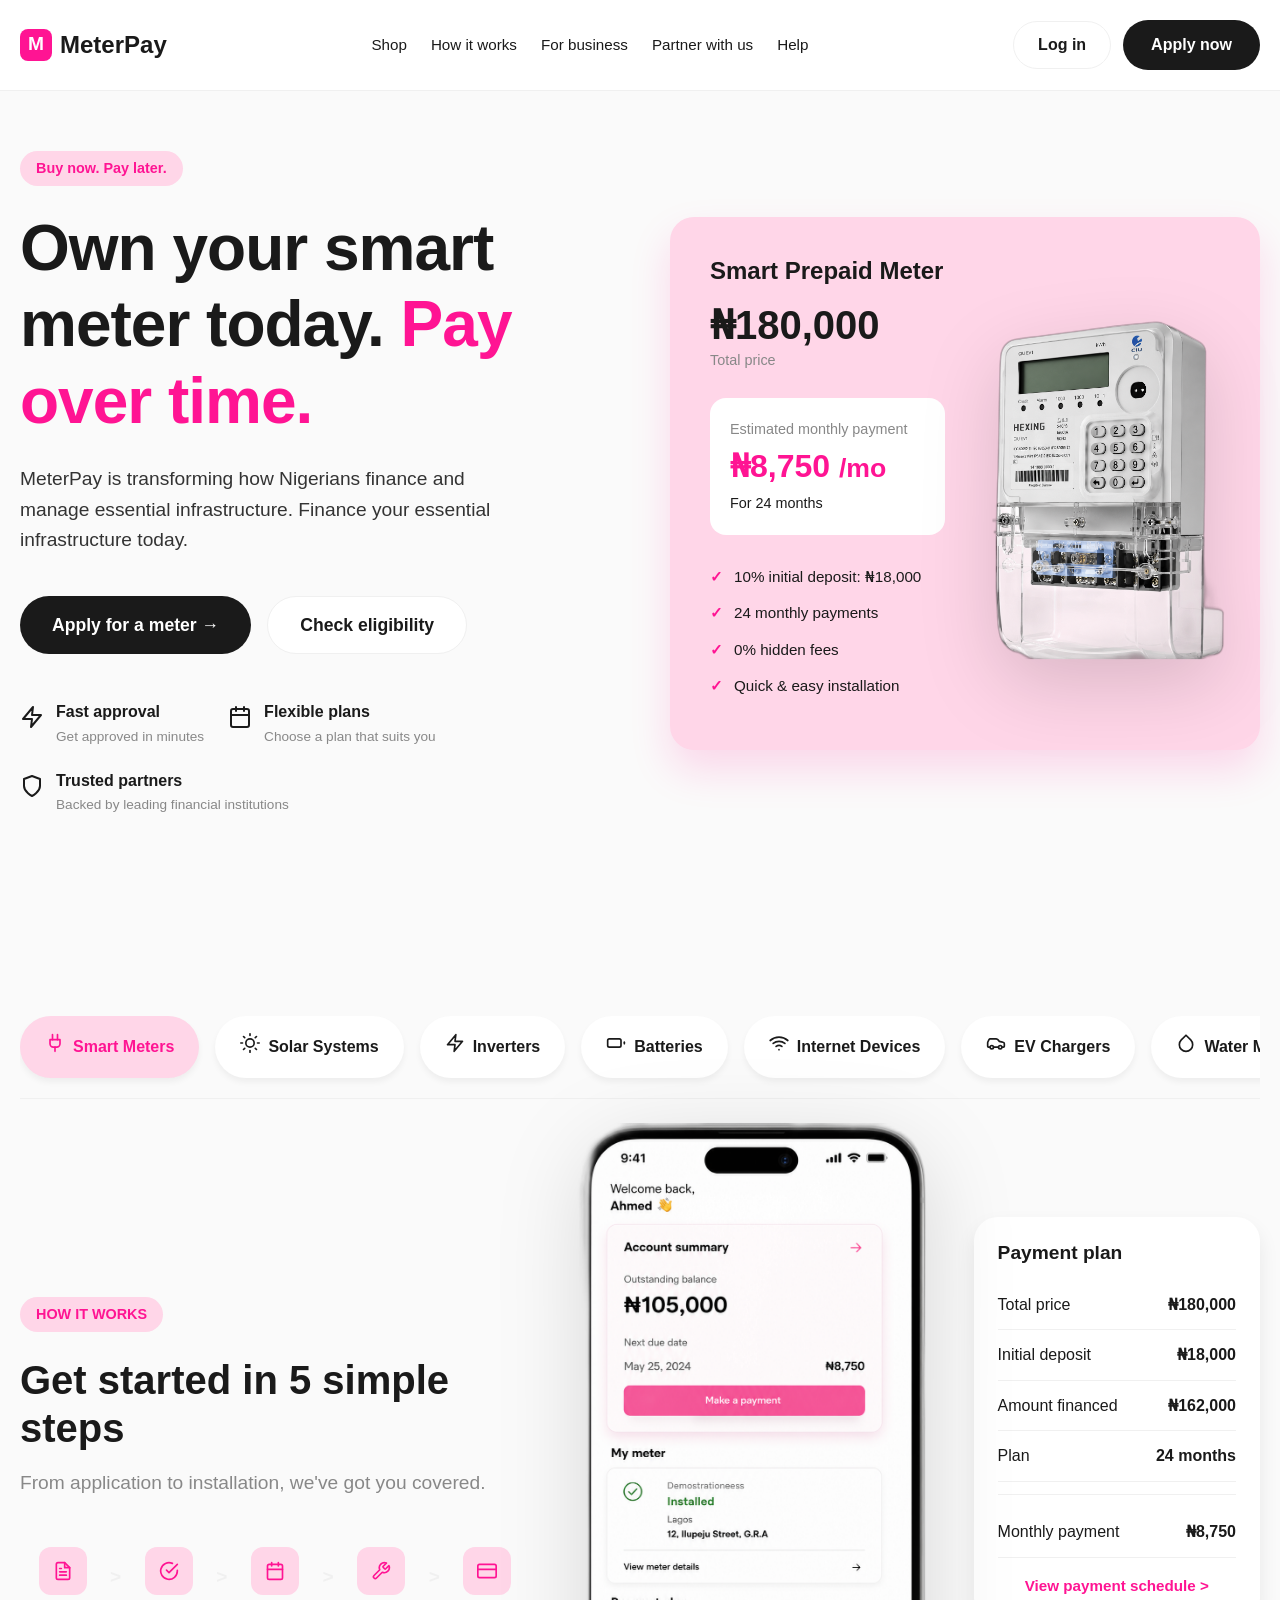
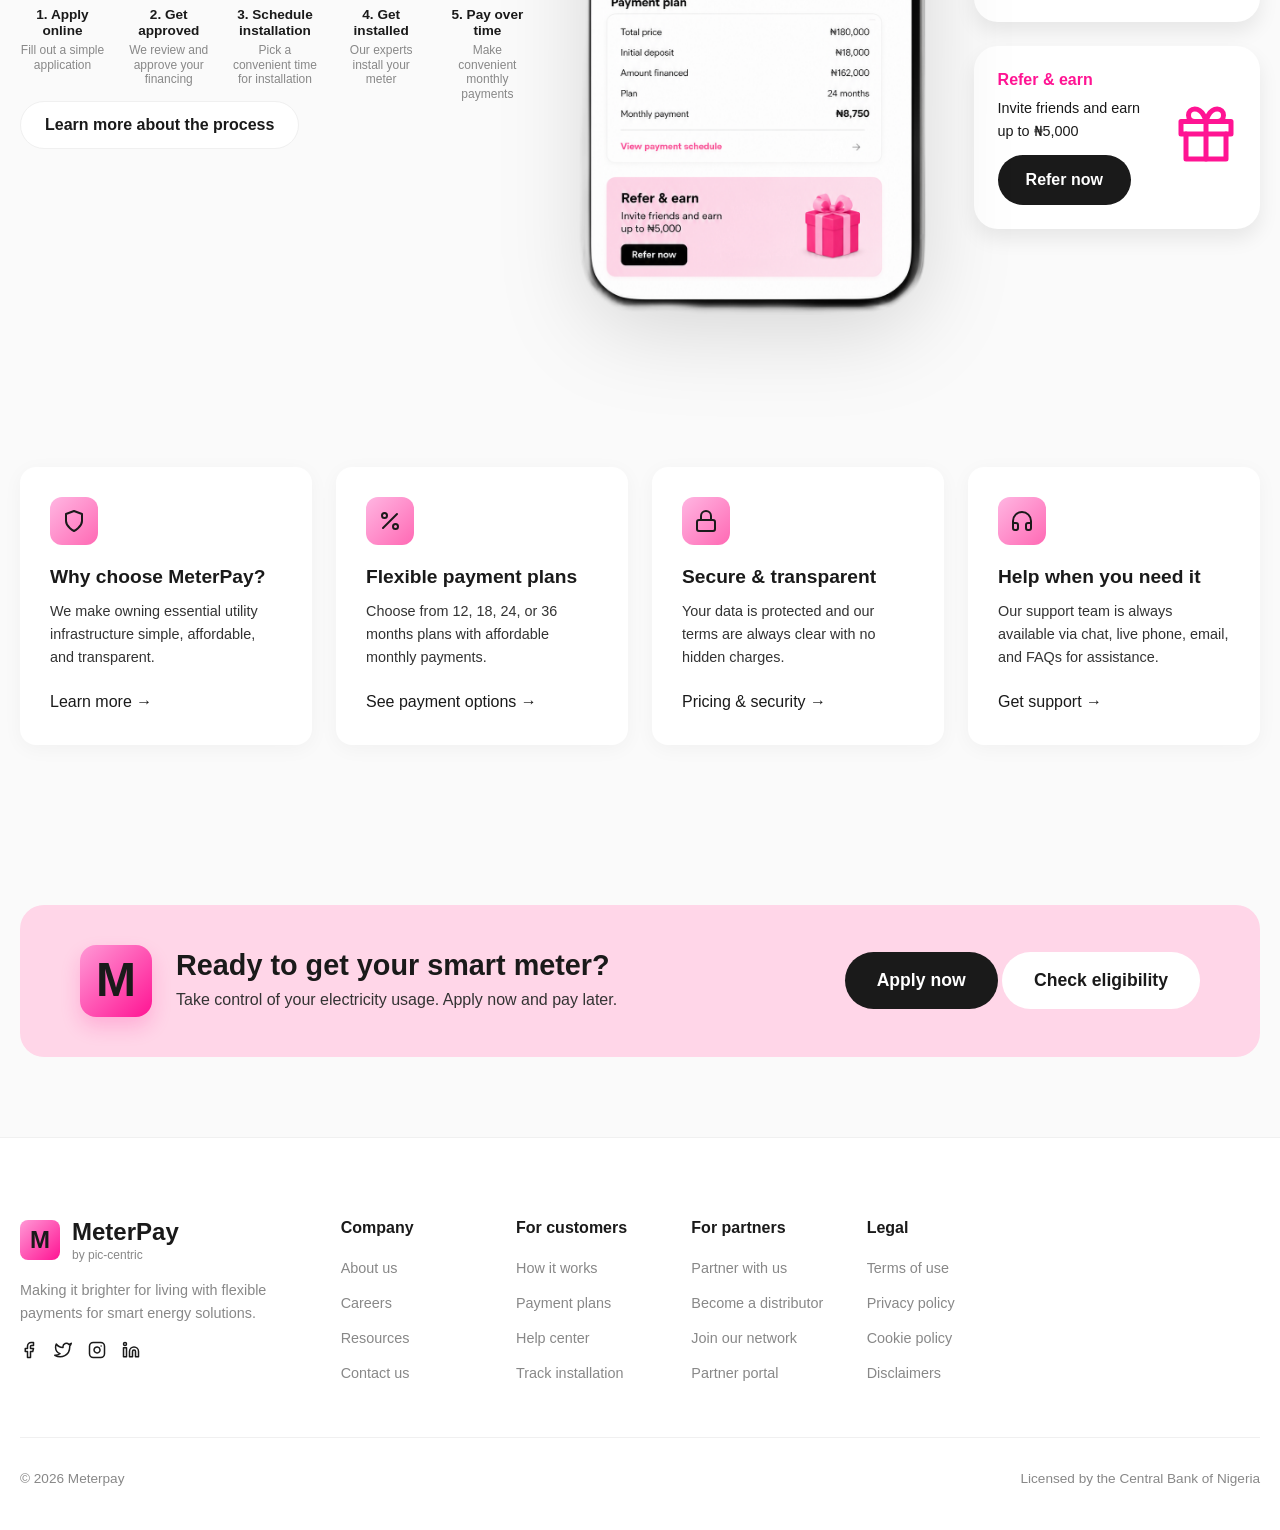
==== commit 927e55de: "Update footer: remove app store badges and update copyright" ====
--- a/index.html
+++ b/index.html
@@ -5,7 +5,7 @@
     <meta name="viewport" content="width=device-width, initial-scale=1.0">
     <title>MeterPay Ecosystem | Africa's Digital Utility Finance Super App</title>
     <meta name="description" content="MeterPay is transforming how Nigerians finance and manage essential infrastructure. Finance, pay for and manage utility services from a single account.">
-    <link rel="stylesheet" href="styles/index.css?v=5">
+    <link rel="stylesheet" href="styles/index.css?v=6">
 </head>
 <body>
     <nav class="navbar">
@@ -321,22 +321,9 @@
                         <li><a href="#">Disclaimers</a></li>
                     </ul>
                 </div>
-                <div class="footer-download">
-                    <h4>Download the app</h4>
-                    <div class="app-badges">
-                        <div class="store-badge">
-                            <svg width="20" height="20" viewBox="0 0 24 24" fill="currentColor"><path d="M3 20.5v-17c0-.83.67-1.5 1.5-1.5.25 0 .5.06.72.18l14.18 8.18c.67.39.9 1.25.51 1.92-.12.21-.29.39-.51.51L5.22 21.82c-.67.39-1.53.16-1.92-.51-.12-.22-.18-.47-.18-.72l-.12-.09z"/></svg>
-                            <div><span>GET IT ON</span><strong>Google Play</strong></div>
-                        </div>
-                        <div class="store-badge">
-                            <svg width="20" height="20" viewBox="0 0 24 24" fill="currentColor"><path d="M12 2c5.514 0 10 4.486 10 10s-4.486 10-10 10-10-4.486-10-10 4.486-10 10-10zm0-2c-6.627 0-12 5.373-12 12s5.373 12 12 12 12-5.373 12-12-5.373-12-12-12zm.283 5.48c.112.92-.32 1.83-1.002 2.457-.682.628-1.61.854-2.457.653-.16-1.02.32-2.02.973-2.617.653-.596 1.63-.82 2.486-.493zm-3.037 4.14c-1.396 0-2.658.914-2.822 2.375-.164 1.46.85 2.822 2.246 2.822 1.397 0 2.658-.915 2.822-2.376.164-1.46-.85-2.823-2.246-2.823zm5.753.11c-.553-1.12-1.637-1.745-2.846-1.745-.884 0-1.758.337-2.385.918-.184.17-.4.256-.63.256-.23 0-.447-.087-.63-.257-.626-.58-1.503-.917-2.386-.917-1.18 0-2.248.6-2.817 1.693-1.173 2.253-.33 5.8 1.802 8.784.773 1.08 1.63 2.128 2.695 2.164.912.03 1.258-.517 2.366-.517 1.08 0 1.396.517 2.365.517 1.096.006 1.956-1.077 2.72-2.188.756-1.102 1.054-2.174 1.075-2.228-.027-.014-2.083-.787-2.123-3.15-.04-2.362 1.955-3.528 2.05-3.57z"/></svg>
-                            <div><span>Download on the</span><strong>App Store</strong></div>
-                        </div>
-                    </div>
-                </div>
             </div>
             <div class="footer-bottom">
-                <p>&copy; 2024 MeterPay by pic-centric. All rights reserved.</p>
+                <p>&copy; 2026 Meterpay</p>
                 <div class="footer-legal">
                     Licensed by the Central Bank of Nigeria
                 </div>
--- a/styles/index.css
+++ b/styles/index.css
@@ -560,8 +560,8 @@
     .navbar.mobile-open .nav-actions { display: flex; margin-top: 10px; margin-bottom: 10px; width: 100%; justify-content: flex-start; }
     
     .hero-container, .bnpl-container { grid-template-columns: 1fr; }
-    .hero-content { order: 2; text-align: center; }
-    .hero-image { order: 1; }
+    .hero-content { order: 1; text-align: center; }
+    .hero-image { order: 2; margin-top: 20px; }
     .hero-actions, .hero-features { justify-content: center; }
     .product-card-hero { 
         flex-direction: column;
@@ -587,7 +587,20 @@
 }
 
 @media (max-width: 768px) {
-    .hero-content h1 { font-size: 3rem; }
+    .hero-content h1 { font-size: 2.2rem; margin-bottom: 16px; }
+    .hero-content p { font-size: 1.05rem; }
+    .hero-actions { flex-direction: column; width: 100%; gap: 12px; margin-bottom: 32px; }
+    .hero-actions a { width: 100%; }
+    .product-card-hero { padding: 30px 20px 0; }
+    
+    .steps-horizontal { flex-direction: column; align-items: center; gap: 16px; }
+    .step-h { width: 100%; max-width: 280px; }
+    .step-arrow { display: block; transform: rotate(90deg); margin: 8px 0; }
+    
+    .cta-box-horizontal { padding: 40px 20px; }
+    .cta-actions { flex-direction: column; width: 100%; gap: 12px; }
+    .cta-actions a { width: 100%; }
+    
     .steps-grid { grid-template-columns: 1fr; }
     .grid-3, .grid-4, .grid-2 { grid-template-columns: 1fr; }
     .footer-grid { grid-template-columns: 1fr; }
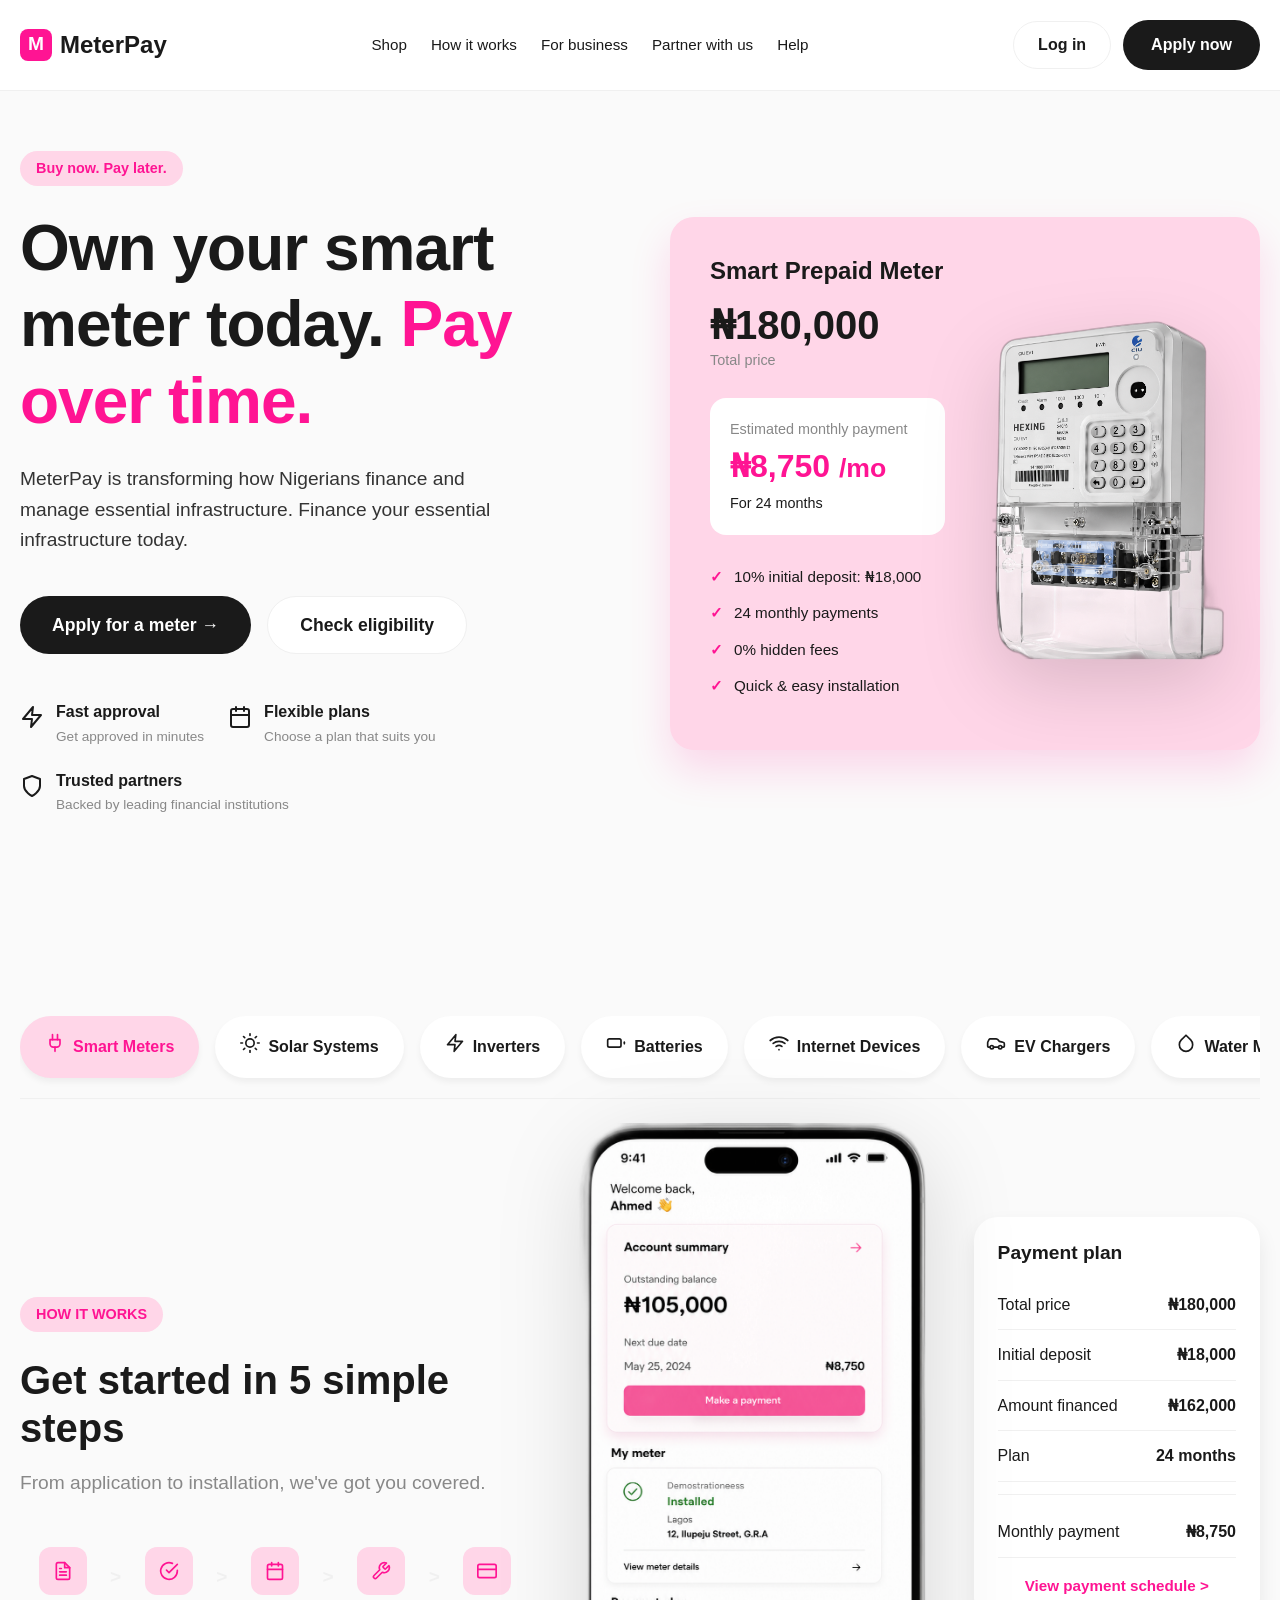
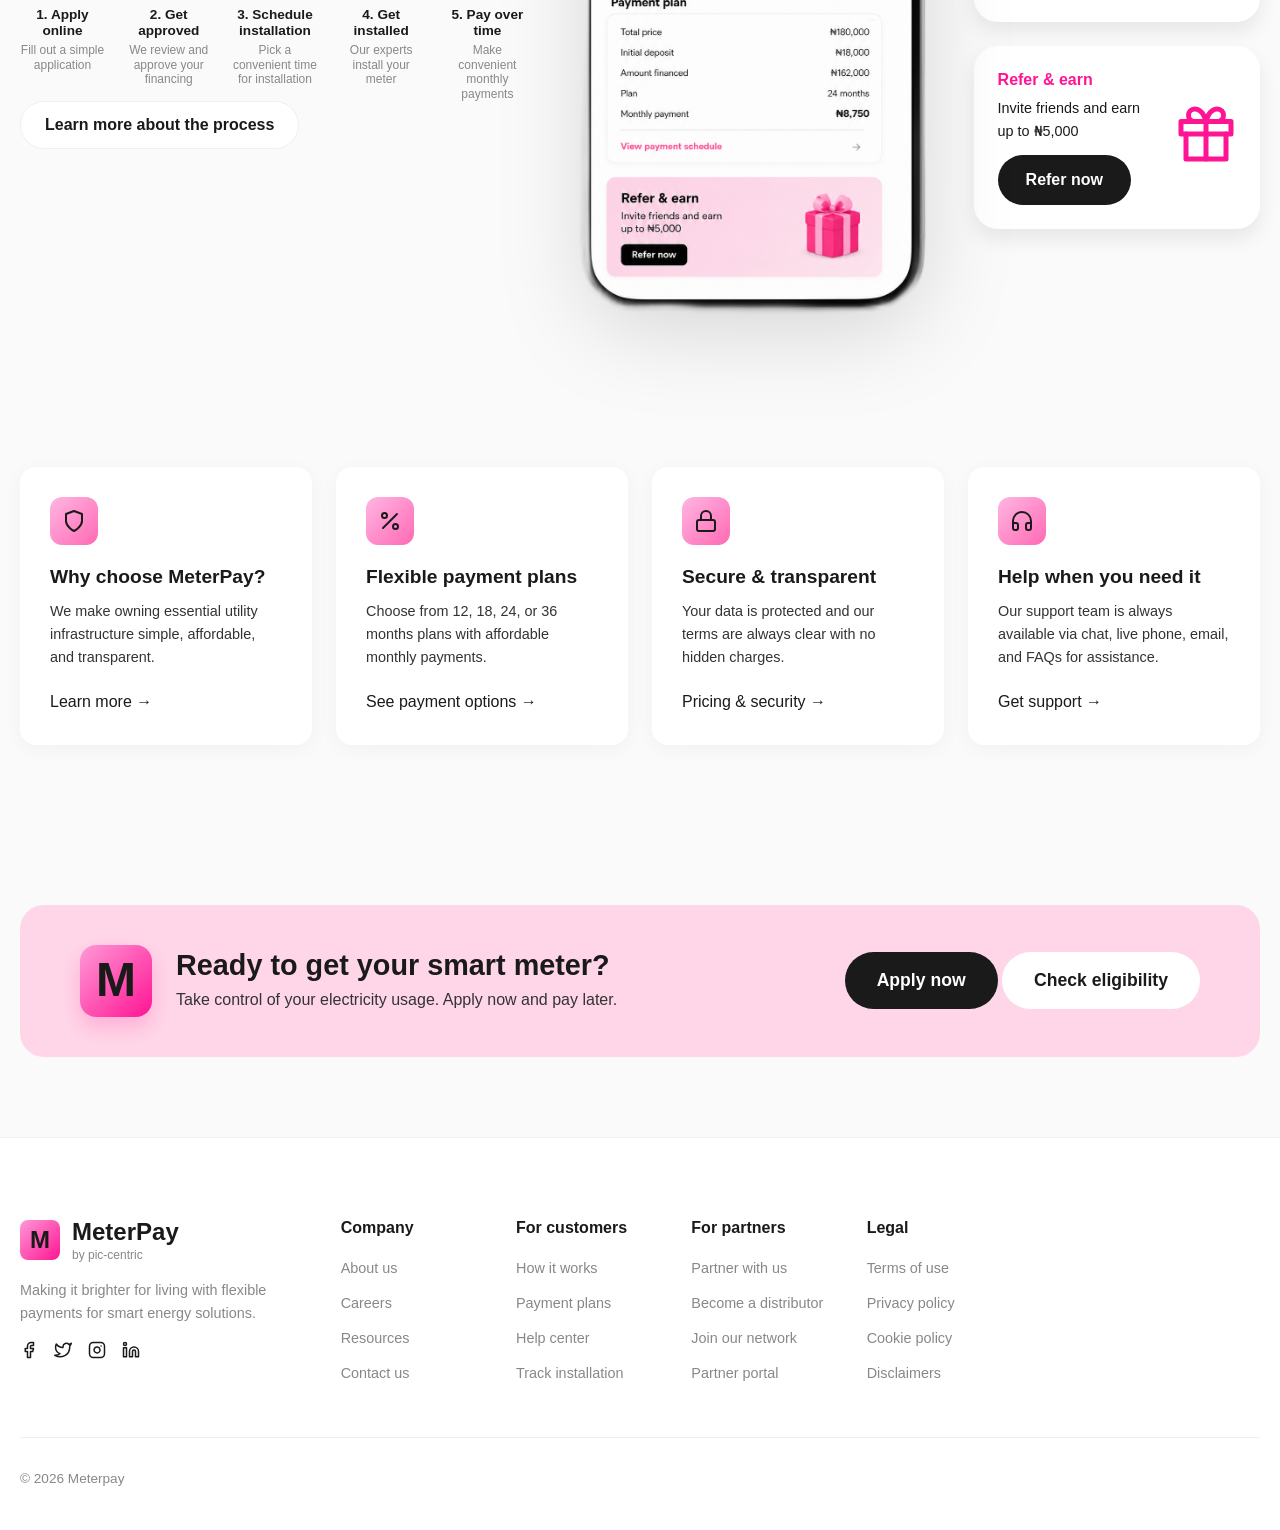
==== commit 1246e72c: "Remove CBN license text from footer" ====
--- a/index.html
+++ b/index.html
@@ -324,9 +324,6 @@
             </div>
             <div class="footer-bottom">
                 <p>&copy; 2026 Meterpay</p>
-                <div class="footer-legal">
-                    Licensed by the Central Bank of Nigeria
-                </div>
             </div>
         </div>
     </footer>
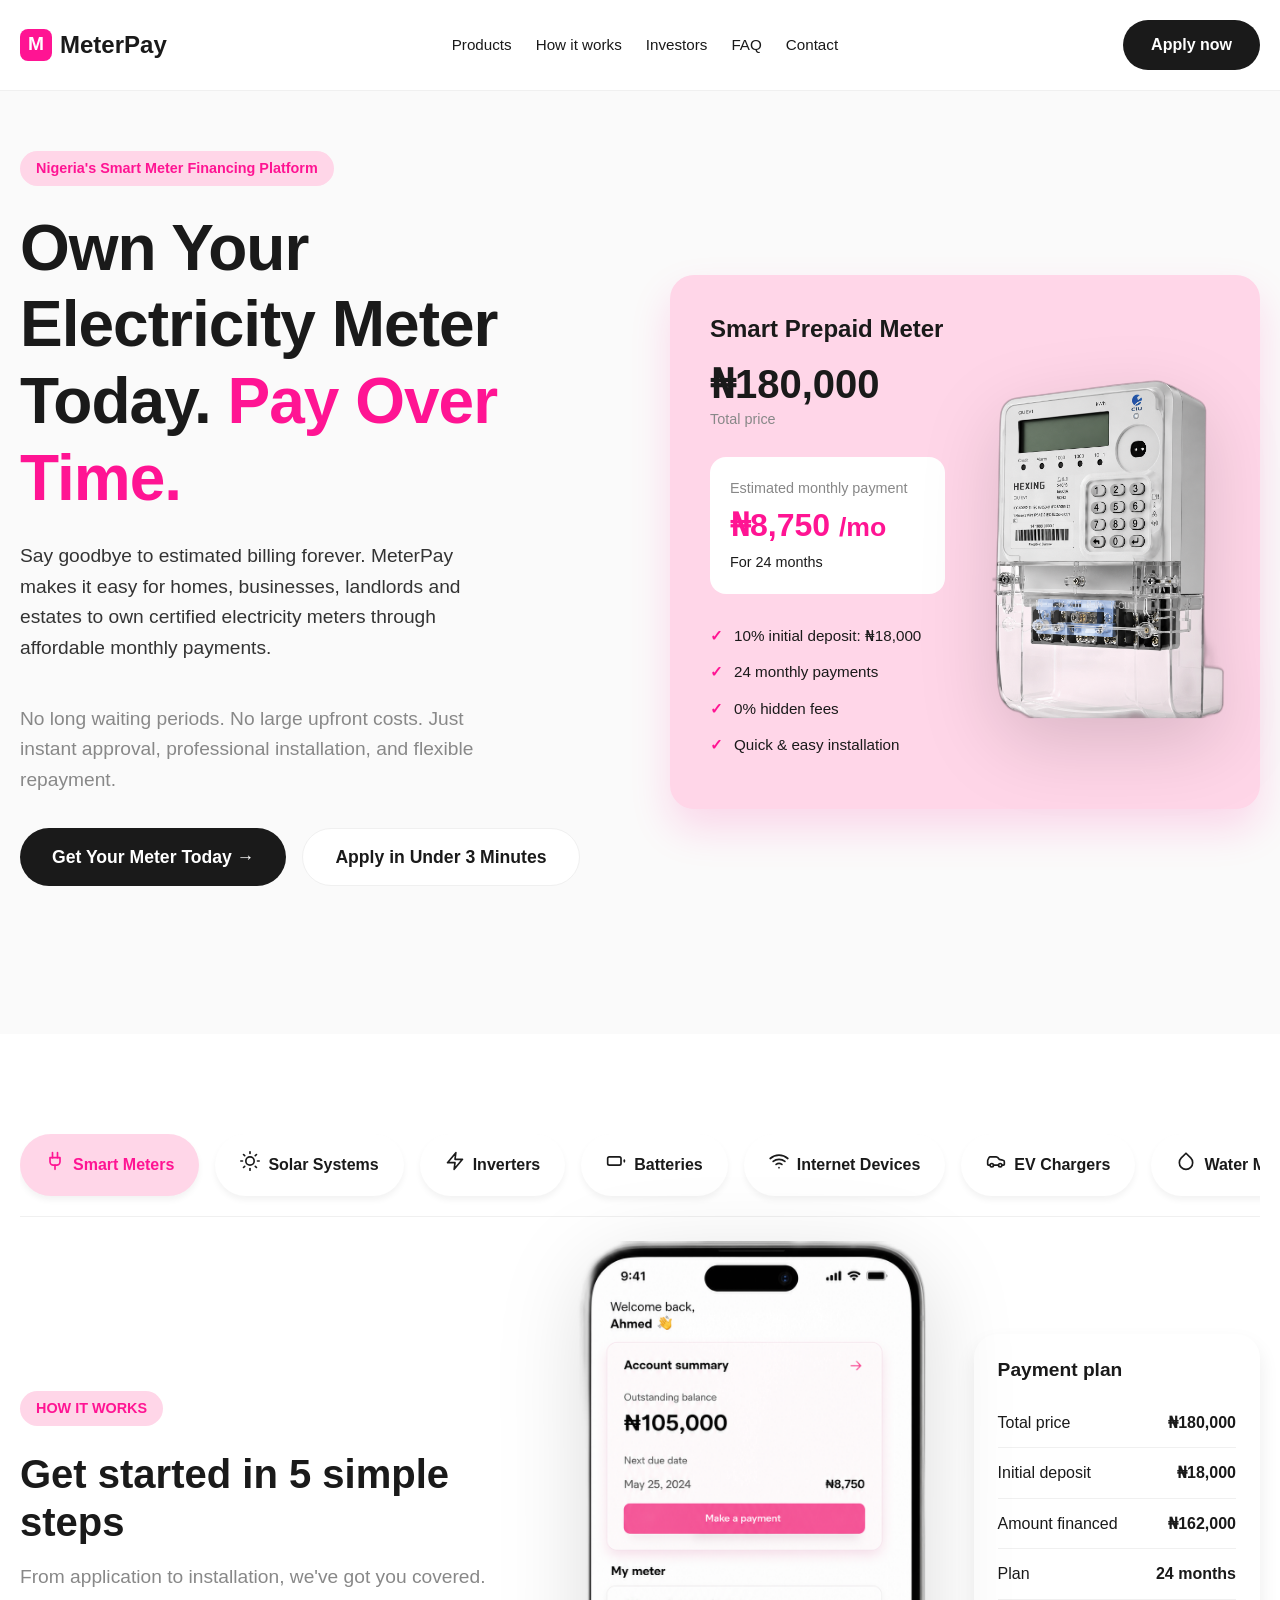
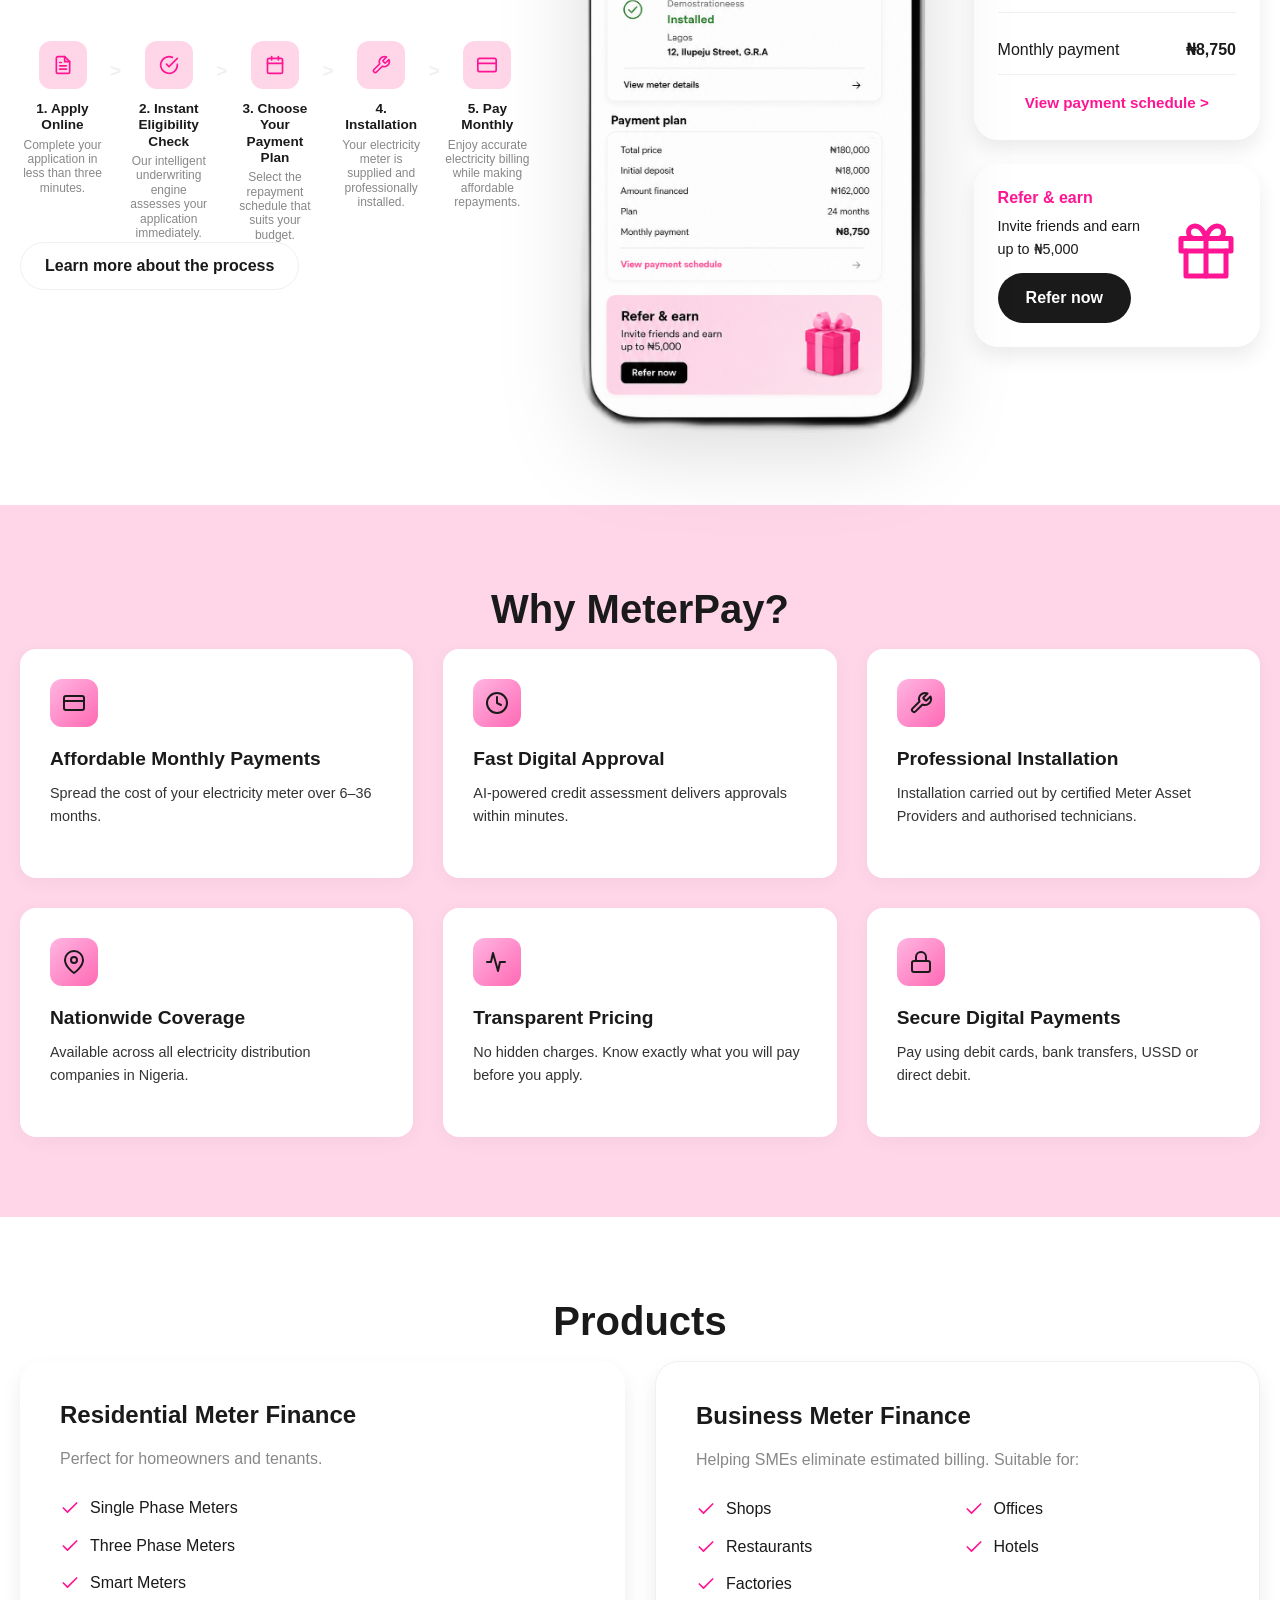
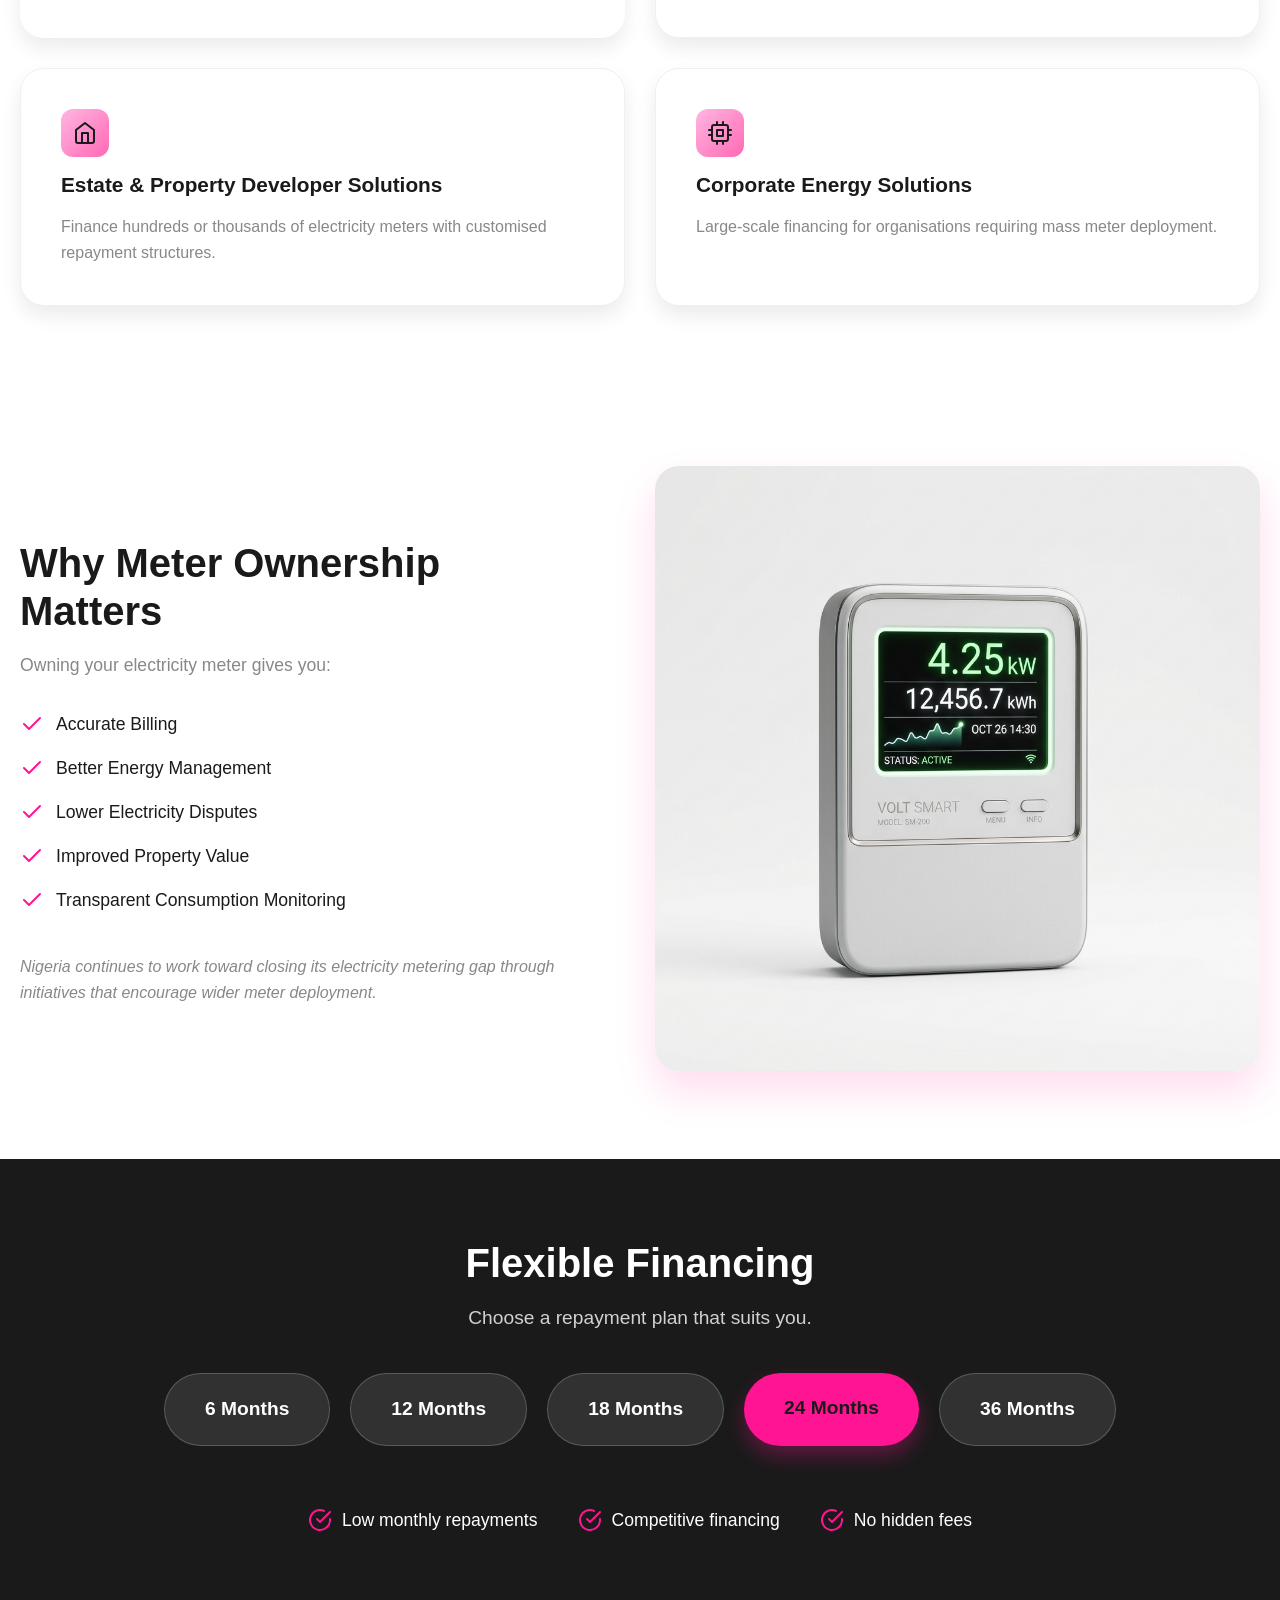
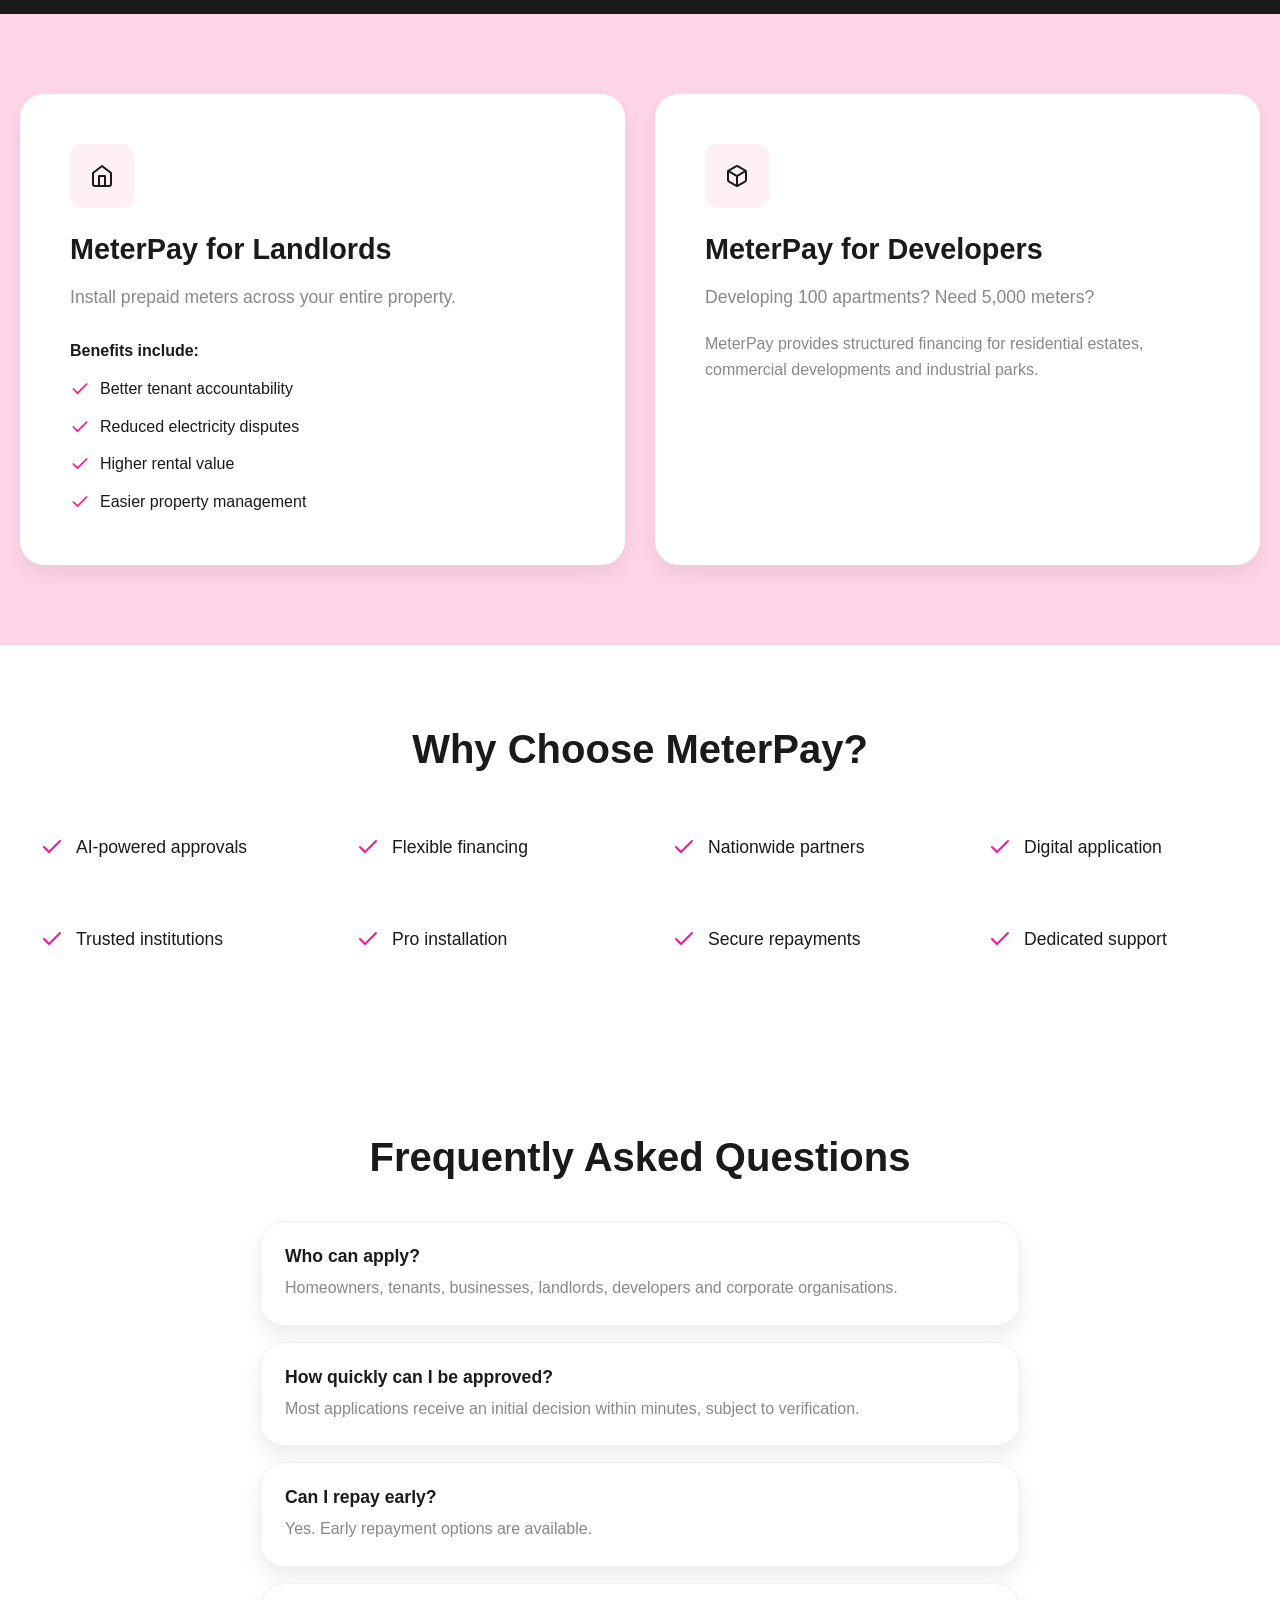
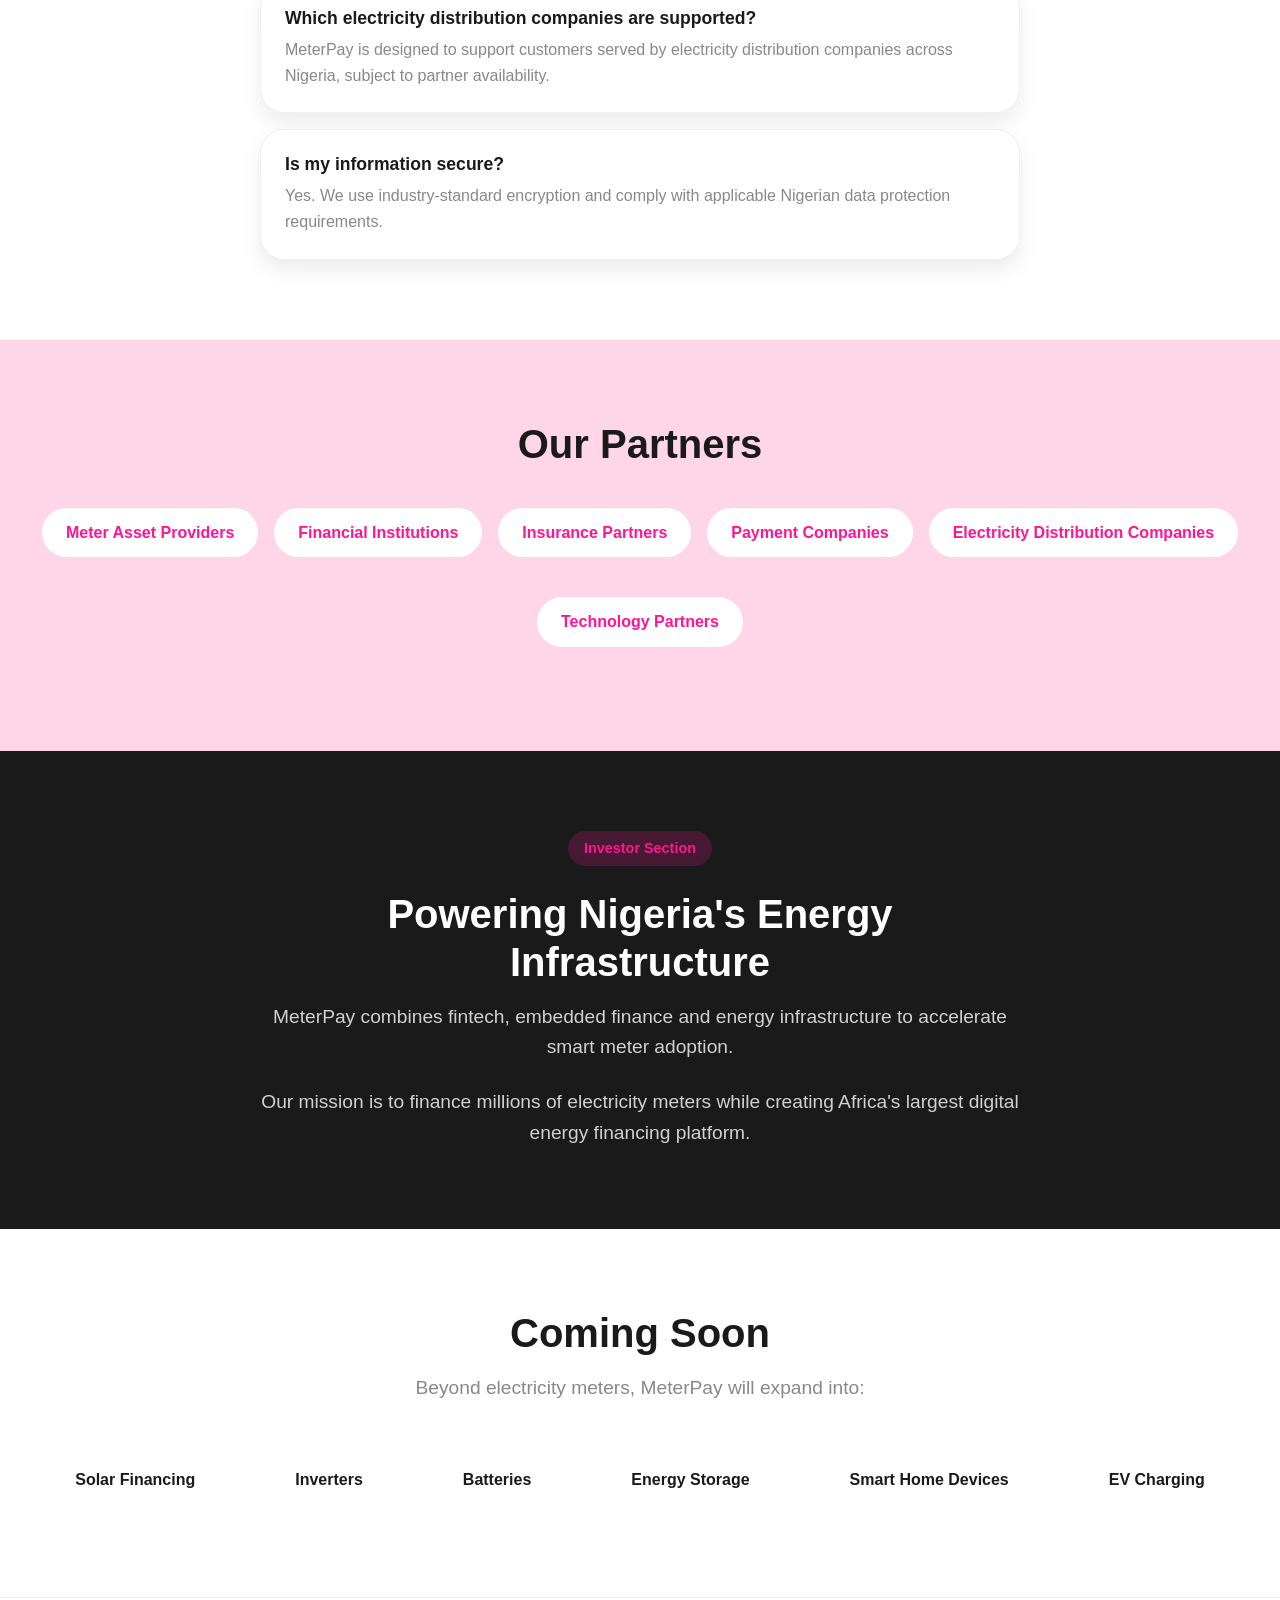
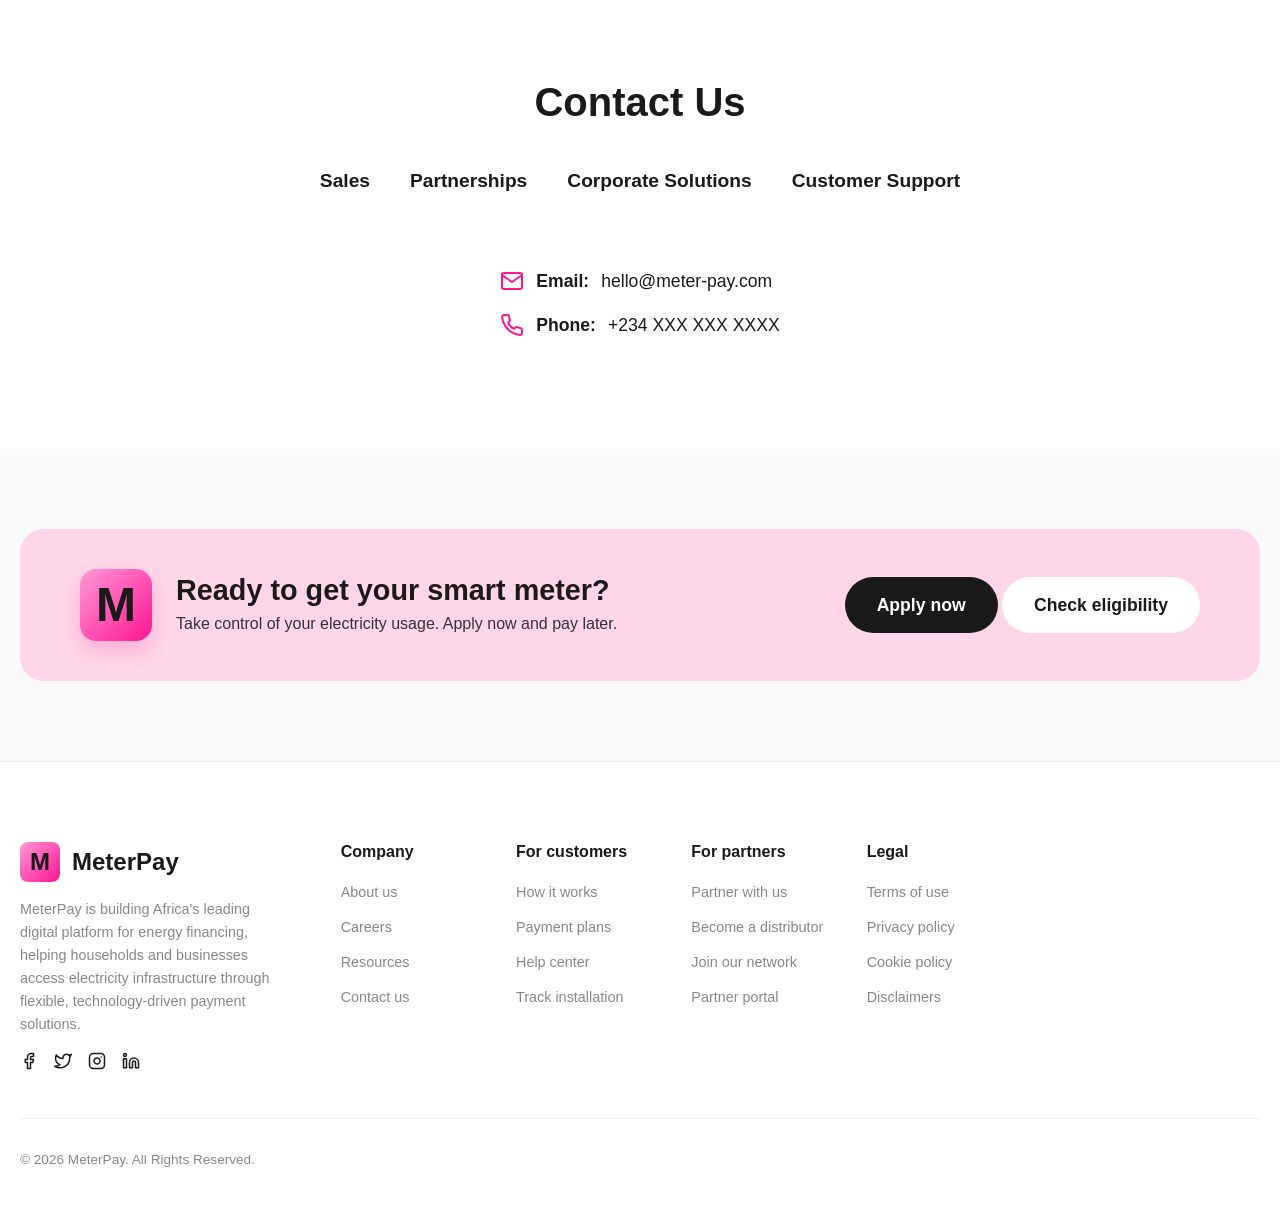
==== commit 7b54a1b9: "Remove Download the App section to prevent confusion with Dashboard" ====
--- a/index.html
+++ b/index.html
@@ -5,7 +5,7 @@
     <meta name="viewport" content="width=device-width, initial-scale=1.0">
     <title>MeterPay Ecosystem | Africa's Digital Utility Finance Super App</title>
     <meta name="description" content="MeterPay is transforming how Nigerians finance and manage essential infrastructure. Finance, pay for and manage utility services from a single account.">
-    <link rel="stylesheet" href="styles/index.css?v=6">
+    <link rel="stylesheet" href="styles/index.css?v=7">
 </head>
 <body>
     <nav class="navbar">
@@ -15,14 +15,13 @@
                 MeterPay
             </a>
             <div class="nav-links">
-                <a href="#shop">Shop</a>
+                <a href="#products">Products</a>
                 <a href="#how-it-works">How it works</a>
-                <a href="#business">For business</a>
-                <a href="#partner">Partner with us</a>
-                <a href="#help">Help</a>
+                <a href="#investors">Investors</a>
+                <a href="#faq">FAQ</a>
+                <a href="#contact">Contact</a>
             </div>
             <div class="nav-actions">
-                <a href="#login" class="btn-secondary">Log in</a>
                 <a href="#apply" class="btn-dark">Apply now</a>
             </div>
             <button class="mobile-menu-btn" aria-label="Toggle menu">
@@ -36,41 +35,13 @@
     <header id="home" class="hero">
         <div class="container hero-container">
             <div class="hero-content">
-                <span class="badge">Buy now. Pay later.</span>
-                <h1>Own your smart meter today. <span class="highlight">Pay over time.</span></h1>
-                <p>MeterPay is transforming how Nigerians finance and manage essential infrastructure. Finance your essential infrastructure today.</p>
+                <span class="badge">Nigeria's Smart Meter Financing Platform</span>
+                <h1>Own Your Electricity Meter Today. <span class="highlight">Pay Over Time.</span></h1>
+                <p>Say goodbye to estimated billing forever. MeterPay makes it easy for homes, businesses, landlords and estates to own certified electricity meters through affordable monthly payments.</p>
+                <p style="margin-bottom: 32px; color: var(--gray);">No long waiting periods. No large upfront costs. Just instant approval, professional installation, and flexible repayment.</p>
                 <div class="hero-actions">
-                    <a href="#apply" class="btn-dark btn-large">Apply for a meter &rarr;</a>
-                    <a href="#eligibility" class="btn-secondary btn-large">Check eligibility</a>
-                </div>
-                <div class="hero-features">
-                    <div class="feature">
-                        <div class="feature-icon">
-                            <svg xmlns="http://www.w3.org/2000/svg" width="24" height="24" viewBox="0 0 24 24" fill="none" stroke="currentColor" stroke-width="2" stroke-linecap="round" stroke-linejoin="round" class="feather feather-zap"><polygon points="13 2 3 14 12 14 11 22 21 10 12 10 13 2"></polygon></svg>
-                        </div>
-                        <div>
-                            <h4>Fast approval</h4>
-                            <p>Get approved in minutes</p>
-                        </div>
-                    </div>
-                    <div class="feature">
-                        <div class="feature-icon">
-                            <svg xmlns="http://www.w3.org/2000/svg" width="24" height="24" viewBox="0 0 24 24" fill="none" stroke="currentColor" stroke-width="2" stroke-linecap="round" stroke-linejoin="round" class="feather feather-calendar"><rect x="3" y="4" width="18" height="18" rx="2" ry="2"></rect><line x1="16" y1="2" x2="16" y2="6"></line><line x1="8" y1="2" x2="8" y2="6"></line><line x1="3" y1="10" x2="21" y2="10"></line></svg>
-                        </div>
-                        <div>
-                            <h4>Flexible plans</h4>
-                            <p>Choose a plan that suits you</p>
-                        </div>
-                    </div>
-                    <div class="feature">
-                        <div class="feature-icon">
-                            <svg xmlns="http://www.w3.org/2000/svg" width="24" height="24" viewBox="0 0 24 24" fill="none" stroke="currentColor" stroke-width="2" stroke-linecap="round" stroke-linejoin="round" class="feather feather-shield"><path d="M12 22s8-4 8-10V5l-8-3-8 3v7c0 6 8 10 8 10z"></path></svg>
-                        </div>
-                        <div>
-                            <h4>Trusted partners</h4>
-                            <p>Backed by leading financial institutions</p>
-                        </div>
-                    </div>
+                    <a href="#apply" class="btn-dark btn-large">Get Your Meter Today &rarr;</a>
+                    <a href="#apply" class="btn-secondary btn-large btn-outline-border">Apply in Under 3 Minutes</a>
                 </div>
             </div>
             <div class="hero-image">
@@ -150,32 +121,32 @@
                     <div class="steps-horizontal">
                         <div class="step-h">
                             <div class="step-icon-bg"><svg width="20" height="20" viewBox="0 0 24 24" fill="none" stroke="currentColor" stroke-width="2" stroke-linecap="round" stroke-linejoin="round"><path d="M14 2H6a2 2 0 0 0-2 2v16a2 2 0 0 0 2 2h12a2 2 0 0 0 2-2V8z"/><polyline points="14 2 14 8 20 8"/><line x1="16" y1="13" x2="8" y2="13"/><line x1="16" y1="17" x2="8" y2="17"/><polyline points="10 9 9 9 8 9"/></svg></div>
-                            <h4>1. Apply online</h4>
-                            <p>Fill out a simple application</p>
+                            <h4>1. Apply Online</h4>
+                            <p>Complete your application in less than three minutes.</p>
                         </div>
                         <div class="step-arrow">&gt;</div>
                         <div class="step-h">
                             <div class="step-icon-bg"><svg width="20" height="20" viewBox="0 0 24 24" fill="none" stroke="currentColor" stroke-width="2" stroke-linecap="round" stroke-linejoin="round"><path d="M22 11.08V12a10 10 0 1 1-5.93-9.14"/><polyline points="22 4 12 14.01 9 11.01"/></svg></div>
-                            <h4>2. Get approved</h4>
-                            <p>We review and approve your financing</p>
+                            <h4>2. Instant Eligibility Check</h4>
+                            <p>Our intelligent underwriting engine assesses your application immediately.</p>
                         </div>
                         <div class="step-arrow">&gt;</div>
                         <div class="step-h">
                             <div class="step-icon-bg"><svg width="20" height="20" viewBox="0 0 24 24" fill="none" stroke="currentColor" stroke-width="2" stroke-linecap="round" stroke-linejoin="round"><rect x="3" y="4" width="18" height="18" rx="2" ry="2"/><line x1="16" y1="2" x2="16" y2="6"/><line x1="8" y1="2" x2="8" y2="6"/><line x1="3" y1="10" x2="21" y2="10"/></svg></div>
-                            <h4>3. Schedule installation</h4>
-                            <p>Pick a convenient time for installation</p>
+                            <h4>3. Choose Your Payment Plan</h4>
+                            <p>Select the repayment schedule that suits your budget.</p>
                         </div>
                         <div class="step-arrow">&gt;</div>
                         <div class="step-h">
                             <div class="step-icon-bg"><svg width="20" height="20" viewBox="0 0 24 24" fill="none" stroke="currentColor" stroke-width="2" stroke-linecap="round" stroke-linejoin="round"><path d="M14.7 6.3a1 1 0 0 0 0 1.4l1.6 1.6a1 1 0 0 0 1.4 0l3.77-3.77a6 6 0 0 1-7.94 7.94l-6.91 6.91a2.12 2.12 0 0 1-3-3l6.91-6.91a6 6 0 0 1 7.94-7.94l-3.76 3.76z"/></svg></div>
-                            <h4>4. Get installed</h4>
-                            <p>Our experts install your meter</p>
+                            <h4>4. Installation</h4>
+                            <p>Your electricity meter is supplied and professionally installed.</p>
                         </div>
                         <div class="step-arrow">&gt;</div>
                         <div class="step-h">
                             <div class="step-icon-bg"><svg width="20" height="20" viewBox="0 0 24 24" fill="none" stroke="currentColor" stroke-width="2" stroke-linecap="round" stroke-linejoin="round"><rect x="1" y="4" width="22" height="16" rx="2" ry="2"/><line x1="1" y1="10" x2="23" y2="10"/></svg></div>
-                            <h4>5. Pay over time</h4>
-                            <p>Make convenient monthly payments</p>
+                            <h4>5. Pay Monthly</h4>
+                            <p>Enjoy accurate electricity billing while making affordable repayments.</p>
                         </div>
                     </div>
                     
@@ -217,36 +188,247 @@
         </div>
     </section>
 
-    <section id="features" class="features-grid-section section">
-        <div class="container">
-            <div class="grid-4">
-                <div class="feature-card-clean">
-                    <div class="icon-wrap-pink"><svg width="24" height="24" viewBox="0 0 24 24" fill="none" stroke="currentColor" stroke-width="2" stroke-linecap="round" stroke-linejoin="round"><path d="M12 22s8-4 8-10V5l-8-3-8 3v7c0 6 8 10 8 10z"/></svg></div>
-                    <h3>Why choose MeterPay?</h3>
-                    <p>We make owning essential utility infrastructure simple, affordable, and transparent.</p>
-                    <a href="#" class="text-link">Learn more &rarr;</a>
-                </div>
-                <div class="feature-card-clean">
-                    <div class="icon-wrap-pink"><svg width="24" height="24" viewBox="0 0 24 24" fill="none" stroke="currentColor" stroke-width="2" stroke-linecap="round" stroke-linejoin="round"><line x1="19" y1="5" x2="5" y2="19"></line><circle cx="6.5" cy="6.5" r="2.5"></circle><circle cx="17.5" cy="17.5" r="2.5"></circle></svg></div>
-                    <h3>Flexible payment plans</h3>
-                    <p>Choose from 12, 18, 24, or 36 months plans with affordable monthly payments.</p>
-                    <a href="#" class="text-link">See payment options &rarr;</a>
-                </div>
-                <div class="feature-card-clean">
+        <section id="why-meterpay" class="features-grid-section section bg-light-pink">
+        <div class="container">
+            <h2 class="section-title text-center">Why MeterPay?</h2>
+            <div class="grid-3">
+                <div class="feature-card-clean bg-white">
+                    <div class="icon-wrap-pink"><svg width="24" height="24" viewBox="0 0 24 24" fill="none" stroke="currentColor" stroke-width="2" stroke-linecap="round" stroke-linejoin="round"><rect x="2" y="5" width="20" height="14" rx="2" ry="2"/><line x1="2" y1="10" x2="22" y2="10"/></svg></div>
+                    <h3>Affordable Monthly Payments</h3>
+                    <p>Spread the cost of your electricity meter over 6–36 months.</p>
+                </div>
+                <div class="feature-card-clean bg-white">
+                    <div class="icon-wrap-pink"><svg width="24" height="24" viewBox="0 0 24 24" fill="none" stroke="currentColor" stroke-width="2" stroke-linecap="round" stroke-linejoin="round"><circle cx="12" cy="12" r="10"/><polyline points="12 6 12 12 16 14"/></svg></div>
+                    <h3>Fast Digital Approval</h3>
+                    <p>AI-powered credit assessment delivers approvals within minutes.</p>
+                </div>
+                <div class="feature-card-clean bg-white">
+                    <div class="icon-wrap-pink"><svg width="24" height="24" viewBox="0 0 24 24" fill="none" stroke="currentColor" stroke-width="2" stroke-linecap="round" stroke-linejoin="round"><path d="M14.7 6.3a1 1 0 0 0 0 1.4l1.6 1.6a1 1 0 0 0 1.4 0l3.77-3.77a6 6 0 0 1-7.94 7.94l-6.91 6.91a2.12 2.12 0 0 1-3-3l6.91-6.91a6 6 0 0 1 7.94-7.94l-3.76 3.76z"/></svg></div>
+                    <h3>Professional Installation</h3>
+                    <p>Installation carried out by certified Meter Asset Providers and authorised technicians.</p>
+                </div>
+                <div class="feature-card-clean bg-white">
+                    <div class="icon-wrap-pink"><svg width="24" height="24" viewBox="0 0 24 24" fill="none" stroke="currentColor" stroke-width="2" stroke-linecap="round" stroke-linejoin="round"><path d="M21 10c0 7-9 13-9 13s-9-6-9-13a9 9 0 0 1 18 0z"/><circle cx="12" cy="10" r="3"/></svg></div>
+                    <h3>Nationwide Coverage</h3>
+                    <p>Available across all electricity distribution companies in Nigeria.</p>
+                </div>
+                <div class="feature-card-clean bg-white">
+                    <div class="icon-wrap-pink"><svg width="24" height="24" viewBox="0 0 24 24" fill="none" stroke="currentColor" stroke-width="2" stroke-linecap="round" stroke-linejoin="round"><path d="M2 12h4l2-9 5 18 2-9h5"/></svg></div>
+                    <h3>Transparent Pricing</h3>
+                    <p>No hidden charges. Know exactly what you will pay before you apply.</p>
+                </div>
+                <div class="feature-card-clean bg-white">
                     <div class="icon-wrap-pink"><svg width="24" height="24" viewBox="0 0 24 24" fill="none" stroke="currentColor" stroke-width="2" stroke-linecap="round" stroke-linejoin="round"><rect x="3" y="11" width="18" height="11" rx="2" ry="2"/><path d="M7 11V7a5 5 0 0 1 10 0v4"/></svg></div>
-                    <h3>Secure & transparent</h3>
-                    <p>Your data is protected and our terms are always clear with no hidden charges.</p>
-                    <a href="#" class="text-link">Pricing & security &rarr;</a>
-                </div>
-                <div class="feature-card-clean">
-                    <div class="icon-wrap-pink"><svg width="24" height="24" viewBox="0 0 24 24" fill="none" stroke="currentColor" stroke-width="2" stroke-linecap="round" stroke-linejoin="round"><path d="M3 18v-6a9 9 0 0 1 18 0v6"></path><path d="M21 19a2 2 0 0 1-2 2h-1a2 2 0 0 1-2-2v-3a2 2 0 0 1 2-2h3zM3 19a2 2 0 0 0 2 2h1a2 2 0 0 0 2-2v-3a2 2 0 0 0-2-2H3z"></path></svg></div>
-                    <h3>Help when you need it</h3>
-                    <p>Our support team is always available via chat, live phone, email, and FAQs for assistance.</p>
-                    <a href="#" class="text-link">Get support &rarr;</a>
-                </div>
-            </div>
-        </div>
-    </section>
+                    <h3>Secure Digital Payments</h3>
+                    <p>Pay using debit cards, bank transfers, USSD or direct debit.</p>
+                </div>
+            </div>
+        </div>
+    </section>
+
+    <section id="products" class="products-section section bg-white">
+        <div class="container">
+            <h2 class="section-title text-center">Products</h2>
+            <div class="grid-2">
+                <div class="dashboard-card bg-light-pink" style="padding: 40px;">
+                    <h3 style="font-size: 1.5rem; margin-bottom: 16px;">Residential Meter Finance</h3>
+                    <p style="color: var(--gray); margin-bottom: 24px;">Perfect for homeowners and tenants.</p>
+                    <ul style="list-style: none; padding: 0;">
+                        <li style="margin-bottom: 12px; display: flex; align-items: center; gap: 10px;"><svg width="20" height="20" viewBox="0 0 24 24" fill="none" stroke="var(--primary)" stroke-width="2" stroke-linecap="round" stroke-linejoin="round"><polyline points="20 6 9 17 4 12"></polyline></svg> Single Phase Meters</li>
+                        <li style="margin-bottom: 12px; display: flex; align-items: center; gap: 10px;"><svg width="20" height="20" viewBox="0 0 24 24" fill="none" stroke="var(--primary)" stroke-width="2" stroke-linecap="round" stroke-linejoin="round"><polyline points="20 6 9 17 4 12"></polyline></svg> Three Phase Meters</li>
+                        <li style="display: flex; align-items: center; gap: 10px;"><svg width="20" height="20" viewBox="0 0 24 24" fill="none" stroke="var(--primary)" stroke-width="2" stroke-linecap="round" stroke-linejoin="round"><polyline points="20 6 9 17 4 12"></polyline></svg> Smart Meters</li>
+                    </ul>
+                </div>
+                <div class="dashboard-card" style="padding: 40px; border: 1px solid var(--gray-light);">
+                    <h3 style="font-size: 1.5rem; margin-bottom: 16px;">Business Meter Finance</h3>
+                    <p style="color: var(--gray); margin-bottom: 24px;">Helping SMEs eliminate estimated billing. Suitable for:</p>
+                    <ul style="list-style: none; padding: 0; display: grid; grid-template-columns: 1fr 1fr; gap: 12px;">
+                        <li style="display: flex; align-items: center; gap: 10px;"><svg width="20" height="20" viewBox="0 0 24 24" fill="none" stroke="var(--primary)" stroke-width="2" stroke-linecap="round" stroke-linejoin="round"><polyline points="20 6 9 17 4 12"></polyline></svg> Shops</li>
+                        <li style="display: flex; align-items: center; gap: 10px;"><svg width="20" height="20" viewBox="0 0 24 24" fill="none" stroke="var(--primary)" stroke-width="2" stroke-linecap="round" stroke-linejoin="round"><polyline points="20 6 9 17 4 12"></polyline></svg> Offices</li>
+                        <li style="display: flex; align-items: center; gap: 10px;"><svg width="20" height="20" viewBox="0 0 24 24" fill="none" stroke="var(--primary)" stroke-width="2" stroke-linecap="round" stroke-linejoin="round"><polyline points="20 6 9 17 4 12"></polyline></svg> Restaurants</li>
+                        <li style="display: flex; align-items: center; gap: 10px;"><svg width="20" height="20" viewBox="0 0 24 24" fill="none" stroke="var(--primary)" stroke-width="2" stroke-linecap="round" stroke-linejoin="round"><polyline points="20 6 9 17 4 12"></polyline></svg> Hotels</li>
+                        <li style="display: flex; align-items: center; gap: 10px;"><svg width="20" height="20" viewBox="0 0 24 24" fill="none" stroke="var(--primary)" stroke-width="2" stroke-linecap="round" stroke-linejoin="round"><polyline points="20 6 9 17 4 12"></polyline></svg> Factories</li>
+                    </ul>
+                </div>
+                <div class="dashboard-card" style="padding: 40px; border: 1px solid var(--gray-light);">
+                    <div class="icon-wrap-pink" style="margin-bottom: 16px;"><svg width="24" height="24" viewBox="0 0 24 24" fill="none" stroke="currentColor" stroke-width="2" stroke-linecap="round" stroke-linejoin="round"><path d="M3 9l9-7 9 7v11a2 2 0 0 1-2 2H5a2 2 0 0 1-2-2z"></path><polyline points="9 22 9 12 15 12 15 22"></polyline></svg></div>
+                    <h3 style="font-size: 1.3rem; margin-bottom: 16px;">Estate & Property Developer Solutions</h3>
+                    <p style="color: var(--gray); line-height: 1.6;">Finance hundreds or thousands of electricity meters with customised repayment structures.</p>
+                </div>
+                <div class="dashboard-card" style="padding: 40px; border: 1px solid var(--gray-light);">
+                    <div class="icon-wrap-pink" style="margin-bottom: 16px;"><svg width="24" height="24" viewBox="0 0 24 24" fill="none" stroke="currentColor" stroke-width="2" stroke-linecap="round" stroke-linejoin="round"><rect x="4" y="4" width="16" height="16" rx="2" ry="2"></rect><rect x="9" y="9" width="6" height="6"></rect><line x1="9" y1="1" x2="9" y2="4"></line><line x1="15" y1="1" x2="15" y2="4"></line><line x1="9" y1="20" x2="9" y2="23"></line><line x1="15" y1="20" x2="15" y2="23"></line><line x1="20" y1="9" x2="23" y2="9"></line><line x1="20" y1="14" x2="23" y2="14"></line><line x1="1" y1="9" x2="4" y2="9"></line><line x1="1" y1="14" x2="4" y2="14"></line></svg></div>
+                    <h3 style="font-size: 1.3rem; margin-bottom: 16px;">Corporate Energy Solutions</h3>
+                    <p style="color: var(--gray); line-height: 1.6;">Large-scale financing for organisations requiring mass meter deployment.</p>
+                </div>
+            </div>
+        </div>
+    </section>
+
+    <section id="ownership-matters" class="ownership-section section bg-white">
+        <div class="container">
+            <div class="grid-2 align-items-center">
+                <div style="padding-right: 40px;">
+                    <h2 class="section-title">Why Meter Ownership Matters</h2>
+                    <p style="color: var(--gray); font-size: 1.1rem; margin-bottom: 30px;">Owning your electricity meter gives you:</p>
+                    <ul class="checklist" style="list-style: none; padding: 0; display: flex; flex-direction: column; gap: 16px; margin-bottom: 40px;">
+                        <li style="display: flex; align-items: center; gap: 12px; font-size: 1.1rem; font-weight: 500;"><svg width="24" height="24" viewBox="0 0 24 24" fill="none" stroke="var(--primary)" stroke-width="2" stroke-linecap="round" stroke-linejoin="round"><polyline points="20 6 9 17 4 12"></polyline></svg> Accurate Billing</li>
+                        <li style="display: flex; align-items: center; gap: 12px; font-size: 1.1rem; font-weight: 500;"><svg width="24" height="24" viewBox="0 0 24 24" fill="none" stroke="var(--primary)" stroke-width="2" stroke-linecap="round" stroke-linejoin="round"><polyline points="20 6 9 17 4 12"></polyline></svg> Better Energy Management</li>
+                        <li style="display: flex; align-items: center; gap: 12px; font-size: 1.1rem; font-weight: 500;"><svg width="24" height="24" viewBox="0 0 24 24" fill="none" stroke="var(--primary)" stroke-width="2" stroke-linecap="round" stroke-linejoin="round"><polyline points="20 6 9 17 4 12"></polyline></svg> Lower Electricity Disputes</li>
+                        <li style="display: flex; align-items: center; gap: 12px; font-size: 1.1rem; font-weight: 500;"><svg width="24" height="24" viewBox="0 0 24 24" fill="none" stroke="var(--primary)" stroke-width="2" stroke-linecap="round" stroke-linejoin="round"><polyline points="20 6 9 17 4 12"></polyline></svg> Improved Property Value</li>
+                        <li style="display: flex; align-items: center; gap: 12px; font-size: 1.1rem; font-weight: 500;"><svg width="24" height="24" viewBox="0 0 24 24" fill="none" stroke="var(--primary)" stroke-width="2" stroke-linecap="round" stroke-linejoin="round"><polyline points="20 6 9 17 4 12"></polyline></svg> Transparent Consumption Monitoring</li>
+                    </ul>
+                    <p style="color: var(--gray); font-style: italic;">Nigeria continues to work toward closing its electricity metering gap through initiatives that encourage wider meter deployment.</p>
+                </div>
+                <div>
+                    <img src="assets/smart_meter.png" alt="Smart Meter Interface" style="max-width: 100%; border-radius: var(--radius-lg); box-shadow: var(--shadow-lg);">
+                </div>
+            </div>
+        </div>
+    </section>
+
+    <section id="flexible-financing" class="financing-section section bg-dark text-white text-center">
+        <div class="container">
+            <h2 class="section-title text-white">Flexible Financing</h2>
+            <p style="font-size: 1.2rem; margin-bottom: 40px; color: rgba(255,255,255,0.8);">Choose a repayment plan that suits you.</p>
+            <div style="display: flex; flex-wrap: wrap; justify-content: center; gap: 20px; margin-bottom: 60px;">
+                <div style="background: rgba(255,255,255,0.1); padding: 20px 40px; border-radius: 100px; font-weight: 600; font-size: 1.2rem; border: 1px solid rgba(255,255,255,0.2);">6 Months</div>
+                <div style="background: rgba(255,255,255,0.1); padding: 20px 40px; border-radius: 100px; font-weight: 600; font-size: 1.2rem; border: 1px solid rgba(255,255,255,0.2);">12 Months</div>
+                <div style="background: rgba(255,255,255,0.1); padding: 20px 40px; border-radius: 100px; font-weight: 600; font-size: 1.2rem; border: 1px solid rgba(255,255,255,0.2);">18 Months</div>
+                <div style="background: var(--primary); padding: 20px 40px; border-radius: 100px; font-weight: 600; font-size: 1.2rem; color: var(--dark); box-shadow: 0 10px 20px rgba(255,20,147,0.3);">24 Months</div>
+                <div style="background: rgba(255,255,255,0.1); padding: 20px 40px; border-radius: 100px; font-weight: 600; font-size: 1.2rem; border: 1px solid rgba(255,255,255,0.2);">36 Months</div>
+            </div>
+            <div style="display: flex; justify-content: center; gap: 40px; flex-wrap: wrap;">
+                <div style="display: flex; align-items: center; gap: 10px; font-size: 1.1rem;"><svg width="24" height="24" viewBox="0 0 24 24" fill="none" stroke="var(--primary)" stroke-width="2" stroke-linecap="round" stroke-linejoin="round"><path d="M22 11.08V12a10 10 0 1 1-5.93-9.14"/><polyline points="22 4 12 14.01 9 11.01"/></svg> Low monthly repayments</div>
+                <div style="display: flex; align-items: center; gap: 10px; font-size: 1.1rem;"><svg width="24" height="24" viewBox="0 0 24 24" fill="none" stroke="var(--primary)" stroke-width="2" stroke-linecap="round" stroke-linejoin="round"><path d="M22 11.08V12a10 10 0 1 1-5.93-9.14"/><polyline points="22 4 12 14.01 9 11.01"/></svg> Competitive financing</div>
+                <div style="display: flex; align-items: center; gap: 10px; font-size: 1.1rem;"><svg width="24" height="24" viewBox="0 0 24 24" fill="none" stroke="var(--primary)" stroke-width="2" stroke-linecap="round" stroke-linejoin="round"><path d="M22 11.08V12a10 10 0 1 1-5.93-9.14"/><polyline points="22 4 12 14.01 9 11.01"/></svg> No hidden fees</div>
+            </div>
+        </div>
+    </section>
+
+    <section id="landlords-developers" class="landlords-section section bg-light-pink">
+        <div class="container">
+            <div class="grid-2">
+                <div class="dashboard-card bg-white" style="padding: 50px;">
+                    <div class="icon-wrap-pink" style="margin-bottom: 24px; background: #fff0f5; width: 64px; height: 64px;"><svg width="32" height="32" viewBox="0 0 24 24" fill="none" stroke="currentColor" stroke-width="2" stroke-linecap="round" stroke-linejoin="round"><path d="M3 9l9-7 9 7v11a2 2 0 0 1-2 2H5a2 2 0 0 1-2-2z"></path><polyline points="9 22 9 12 15 12 15 22"></polyline></svg></div>
+                    <h3 style="font-size: 1.8rem; margin-bottom: 16px;">MeterPay for Landlords</h3>
+                    <p style="color: var(--gray); margin-bottom: 30px; font-size: 1.1rem;">Install prepaid meters across your entire property.</p>
+                    <h4 style="margin-bottom: 16px;">Benefits include:</h4>
+                    <ul style="list-style: none; padding: 0; display: flex; flex-direction: column; gap: 12px;">
+                        <li style="display: flex; align-items: center; gap: 10px;"><svg width="20" height="20" viewBox="0 0 24 24" fill="none" stroke="var(--primary)" stroke-width="2" stroke-linecap="round" stroke-linejoin="round"><polyline points="20 6 9 17 4 12"></polyline></svg> Better tenant accountability</li>
+                        <li style="display: flex; align-items: center; gap: 10px;"><svg width="20" height="20" viewBox="0 0 24 24" fill="none" stroke="var(--primary)" stroke-width="2" stroke-linecap="round" stroke-linejoin="round"><polyline points="20 6 9 17 4 12"></polyline></svg> Reduced electricity disputes</li>
+                        <li style="display: flex; align-items: center; gap: 10px;"><svg width="20" height="20" viewBox="0 0 24 24" fill="none" stroke="var(--primary)" stroke-width="2" stroke-linecap="round" stroke-linejoin="round"><polyline points="20 6 9 17 4 12"></polyline></svg> Higher rental value</li>
+                        <li style="display: flex; align-items: center; gap: 10px;"><svg width="20" height="20" viewBox="0 0 24 24" fill="none" stroke="var(--primary)" stroke-width="2" stroke-linecap="round" stroke-linejoin="round"><polyline points="20 6 9 17 4 12"></polyline></svg> Easier property management</li>
+                    </ul>
+                </div>
+                <div class="dashboard-card bg-white" style="padding: 50px;">
+                    <div class="icon-wrap-pink" style="margin-bottom: 24px; background: #fff0f5; width: 64px; height: 64px;"><svg width="32" height="32" viewBox="0 0 24 24" fill="none" stroke="currentColor" stroke-width="2" stroke-linecap="round" stroke-linejoin="round"><path d="M21 16V8a2 2 0 0 0-1-1.73l-7-4a2 2 0 0 0-2 0l-7 4A2 2 0 0 0 3 8v8a2 2 0 0 0 1 1.73l7 4a2 2 0 0 0 2 0l7-4A2 2 0 0 0 21 16z"></path><polyline points="3.27 6.96 12 12.01 20.73 6.96"></polyline><line x1="12" y1="22.08" x2="12" y2="12"></line></svg></div>
+                    <h3 style="font-size: 1.8rem; margin-bottom: 16px;">MeterPay for Developers</h3>
+                    <p style="color: var(--gray); margin-bottom: 20px; font-size: 1.1rem; font-weight: 500;">Developing 100 apartments? Need 5,000 meters?</p>
+                    <p style="color: var(--gray); line-height: 1.6;">MeterPay provides structured financing for residential estates, commercial developments and industrial parks.</p>
+                </div>
+            </div>
+        </div>
+    </section>
+
+    <section id="why-choose" class="why-choose-section section bg-white">
+        <div class="container text-center">
+            <h2 class="section-title">Why Choose MeterPay?</h2>
+            <div class="grid-4" style="margin-top: 40px; text-align: left;">
+                <div style="display: flex; align-items: center; gap: 12px; font-size: 1.1rem; font-weight: 500; padding: 20px; background: var(--light); border-radius: var(--radius-md);"><svg width="24" height="24" viewBox="0 0 24 24" fill="none" stroke="var(--primary)" stroke-width="2" stroke-linecap="round" stroke-linejoin="round"><polyline points="20 6 9 17 4 12"></polyline></svg> AI-powered approvals</div>
+                <div style="display: flex; align-items: center; gap: 12px; font-size: 1.1rem; font-weight: 500; padding: 20px; background: var(--light); border-radius: var(--radius-md);"><svg width="24" height="24" viewBox="0 0 24 24" fill="none" stroke="var(--primary)" stroke-width="2" stroke-linecap="round" stroke-linejoin="round"><polyline points="20 6 9 17 4 12"></polyline></svg> Flexible financing</div>
+                <div style="display: flex; align-items: center; gap: 12px; font-size: 1.1rem; font-weight: 500; padding: 20px; background: var(--light); border-radius: var(--radius-md);"><svg width="24" height="24" viewBox="0 0 24 24" fill="none" stroke="var(--primary)" stroke-width="2" stroke-linecap="round" stroke-linejoin="round"><polyline points="20 6 9 17 4 12"></polyline></svg> Nationwide partners</div>
+                <div style="display: flex; align-items: center; gap: 12px; font-size: 1.1rem; font-weight: 500; padding: 20px; background: var(--light); border-radius: var(--radius-md);"><svg width="24" height="24" viewBox="0 0 24 24" fill="none" stroke="var(--primary)" stroke-width="2" stroke-linecap="round" stroke-linejoin="round"><polyline points="20 6 9 17 4 12"></polyline></svg> Digital application</div>
+                <div style="display: flex; align-items: center; gap: 12px; font-size: 1.1rem; font-weight: 500; padding: 20px; background: var(--light); border-radius: var(--radius-md);"><svg width="24" height="24" viewBox="0 0 24 24" fill="none" stroke="var(--primary)" stroke-width="2" stroke-linecap="round" stroke-linejoin="round"><polyline points="20 6 9 17 4 12"></polyline></svg> Trusted institutions</div>
+                <div style="display: flex; align-items: center; gap: 12px; font-size: 1.1rem; font-weight: 500; padding: 20px; background: var(--light); border-radius: var(--radius-md);"><svg width="24" height="24" viewBox="0 0 24 24" fill="none" stroke="var(--primary)" stroke-width="2" stroke-linecap="round" stroke-linejoin="round"><polyline points="20 6 9 17 4 12"></polyline></svg> Pro installation</div>
+                <div style="display: flex; align-items: center; gap: 12px; font-size: 1.1rem; font-weight: 500; padding: 20px; background: var(--light); border-radius: var(--radius-md);"><svg width="24" height="24" viewBox="0 0 24 24" fill="none" stroke="var(--primary)" stroke-width="2" stroke-linecap="round" stroke-linejoin="round"><polyline points="20 6 9 17 4 12"></polyline></svg> Secure repayments</div>
+                <div style="display: flex; align-items: center; gap: 12px; font-size: 1.1rem; font-weight: 500; padding: 20px; background: var(--light); border-radius: var(--radius-md);"><svg width="24" height="24" viewBox="0 0 24 24" fill="none" stroke="var(--primary)" stroke-width="2" stroke-linecap="round" stroke-linejoin="round"><polyline points="20 6 9 17 4 12"></polyline></svg> Dedicated support</div>
+            </div>
+        </div>
+    </section>
+
+    <section id="faq" class="faq-section section bg-white">
+        <div class="container" style="max-width: 800px;">
+            <h2 class="section-title text-center">Frequently Asked Questions</h2>
+            <div style="margin-top: 40px; display: flex; flex-direction: column; gap: 16px;">
+                <div class="dashboard-card" style="padding: 24px; border: 1px solid var(--gray-light);">
+                    <h4 style="font-size: 1.1rem; margin-bottom: 8px;">Who can apply?</h4>
+                    <p style="color: var(--gray);">Homeowners, tenants, businesses, landlords, developers and corporate organisations.</p>
+                </div>
+                <div class="dashboard-card" style="padding: 24px; border: 1px solid var(--gray-light);">
+                    <h4 style="font-size: 1.1rem; margin-bottom: 8px;">How quickly can I be approved?</h4>
+                    <p style="color: var(--gray);">Most applications receive an initial decision within minutes, subject to verification.</p>
+                </div>
+                <div class="dashboard-card" style="padding: 24px; border: 1px solid var(--gray-light);">
+                    <h4 style="font-size: 1.1rem; margin-bottom: 8px;">Can I repay early?</h4>
+                    <p style="color: var(--gray);">Yes. Early repayment options are available.</p>
+                </div>
+                <div class="dashboard-card" style="padding: 24px; border: 1px solid var(--gray-light);">
+                    <h4 style="font-size: 1.1rem; margin-bottom: 8px;">Which electricity distribution companies are supported?</h4>
+                    <p style="color: var(--gray);">MeterPay is designed to support customers served by electricity distribution companies across Nigeria, subject to partner availability.</p>
+                </div>
+                <div class="dashboard-card" style="padding: 24px; border: 1px solid var(--gray-light);">
+                    <h4 style="font-size: 1.1rem; margin-bottom: 8px;">Is my information secure?</h4>
+                    <p style="color: var(--gray);">Yes. We use industry-standard encryption and comply with applicable Nigerian data protection requirements.</p>
+                </div>
+            </div>
+        </div>
+    </section>
+
+    <section id="partners" class="partners-section section bg-light-pink text-center">
+        <div class="container">
+            <h2 class="section-title">Our Partners</h2>
+            <div style="display: flex; flex-wrap: wrap; justify-content: center; gap: 16px; margin-top: 40px;">
+                <span class="badge badge-outline" style="font-size: 1rem; padding: 12px 24px; background: var(--white);">Meter Asset Providers</span>
+                <span class="badge badge-outline" style="font-size: 1rem; padding: 12px 24px; background: var(--white);">Financial Institutions</span>
+                <span class="badge badge-outline" style="font-size: 1rem; padding: 12px 24px; background: var(--white);">Insurance Partners</span>
+                <span class="badge badge-outline" style="font-size: 1rem; padding: 12px 24px; background: var(--white);">Payment Companies</span>
+                <span class="badge badge-outline" style="font-size: 1rem; padding: 12px 24px; background: var(--white);">Electricity Distribution Companies</span>
+                <span class="badge badge-outline" style="font-size: 1rem; padding: 12px 24px; background: var(--white);">Technology Partners</span>
+            </div>
+        </div>
+    </section>
+
+    <section id="investors" class="investor-section section bg-dark text-white text-center">
+        <div class="container" style="max-width: 800px;">
+            <span class="badge" style="background: rgba(255,20,147,0.2); color: var(--primary);">Investor Section</span>
+            <h2 class="section-title text-white mt-2">Powering Nigeria's Energy Infrastructure</h2>
+            <p style="font-size: 1.2rem; color: rgba(255,255,255,0.8); margin-bottom: 24px; line-height: 1.6;">MeterPay combines fintech, embedded finance and energy infrastructure to accelerate smart meter adoption.</p>
+            <p style="font-size: 1.2rem; color: rgba(255,255,255,0.8); line-height: 1.6;">Our mission is to finance millions of electricity meters while creating Africa's largest digital energy financing platform.</p>
+        </div>
+    </section>
+
+    <section id="coming-soon" class="coming-soon-section section bg-white text-center">
+        <div class="container">
+            <h2 class="section-title">Coming Soon</h2>
+            <p style="color: var(--gray); font-size: 1.2rem; margin-bottom: 40px;">Beyond electricity meters, MeterPay will expand into:</p>
+            <div style="display: flex; flex-wrap: wrap; justify-content: center; gap: 20px;">
+                <div style="background: var(--light); padding: 24px 40px; border-radius: var(--radius-md); font-weight: 600;">Solar Financing</div>
+                <div style="background: var(--light); padding: 24px 40px; border-radius: var(--radius-md); font-weight: 600;">Inverters</div>
+                <div style="background: var(--light); padding: 24px 40px; border-radius: var(--radius-md); font-weight: 600;">Batteries</div>
+                <div style="background: var(--light); padding: 24px 40px; border-radius: var(--radius-md); font-weight: 600;">Energy Storage</div>
+                <div style="background: var(--light); padding: 24px 40px; border-radius: var(--radius-md); font-weight: 600;">Smart Home Devices</div>
+                <div style="background: var(--light); padding: 24px 40px; border-radius: var(--radius-md); font-weight: 600;">EV Charging</div>
+            </div>
+
+        </div>
+    </section>
+
+    <section id="contact" class="contact-section section bg-white text-center" style="border-top: 1px solid var(--gray-light);">
+        <div class="container">
+            <h2 class="section-title">Contact Us</h2>
+            <div style="display: flex; flex-wrap: wrap; justify-content: center; gap: 40px; margin-top: 40px; margin-bottom: 40px;">
+                <div style="font-weight: 600; font-size: 1.2rem;">Sales</div>
+                <div style="font-weight: 600; font-size: 1.2rem;">Partnerships</div>
+                <div style="font-weight: 600; font-size: 1.2rem;">Corporate Solutions</div>
+                <div style="font-weight: 600; font-size: 1.2rem;">Customer Support</div>
+            </div>
+            <div style="display: inline-flex; flex-direction: column; gap: 16px; text-align: left; background: var(--light); padding: 30px 60px; border-radius: var(--radius-md);">
+                <div style="display: flex; align-items: center; gap: 12px; font-size: 1.1rem;"><svg width="24" height="24" viewBox="0 0 24 24" fill="none" stroke="var(--primary)" stroke-width="2" stroke-linecap="round" stroke-linejoin="round"><path d="M4 4h16c1.1 0 2 .9 2 2v12c0 1.1-.9 2-2 2H4c-1.1 0-2-.9-2-2V6c0-1.1.9-2 2-2z"></path><polyline points="22,6 12,13 2,6"></polyline></svg> <strong>Email:</strong> <a href="mailto:hello@meter-pay.com" style="color: var(--dark); text-decoration: none;">hello@meter-pay.com</a></div>
+                <div style="display: flex; align-items: center; gap: 12px; font-size: 1.1rem;"><svg width="24" height="24" viewBox="0 0 24 24" fill="none" stroke="var(--primary)" stroke-width="2" stroke-linecap="round" stroke-linejoin="round"><path d="M22 16.92v3a2 2 0 0 1-2.18 2 19.79 19.79 0 0 1-8.63-3.07 19.5 19.5 0 0 1-6-6 19.79 19.79 0 0 1-3.07-8.67A2 2 0 0 1 4.11 2h3a2 2 0 0 1 2 1.72 12.84 12.84 0 0 0 .7 2.81 2 2 0 0 1-.45 2.11L8.09 9.91a16 16 0 0 0 6 6l1.27-1.27a2 2 0 0 1 2.11-.45 12.84 12.84 0 0 0 2.81.7A2 2 0 0 1 22 16.92z"></path></svg> <strong>Phone:</strong> <a href="tel:+2340000000000" style="color: var(--dark); text-decoration: none;">+234 XXX XXX XXXX</a></div>
+            </div>
+        </div>
+    </section>
+
 
     <section class="cta section">
         <div class="container">
@@ -274,10 +456,9 @@
                         <span class="logo-icon-pink">M</span>
                         <div>
                             MeterPay
-                            <span class="footer-byline">by pic-centric</span>
                         </div>
                     </a>
-                    <p class="footer-desc">Making it brighter for living with flexible payments for smart energy solutions.</p>
+                    <p class="footer-desc">MeterPay is building Africa's leading digital platform for energy financing, helping households and businesses access electricity infrastructure through flexible, technology-driven payment solutions.</p>
                     <div class="social-links">
                         <a href="#"><svg width="18" height="18" viewBox="0 0 24 24" fill="none" stroke="currentColor" stroke-width="2" stroke-linecap="round" stroke-linejoin="round"><path d="M18 2h-3a5 5 0 0 0-5 5v3H7v4h3v8h4v-8h3l1-4h-4V7a1 1 0 0 1 1-1h3z"></path></svg></a>
                         <a href="#"><svg width="18" height="18" viewBox="0 0 24 24" fill="none" stroke="currentColor" stroke-width="2" stroke-linecap="round" stroke-linejoin="round"><path d="M23 3a10.9 10.9 0 0 1-3.14 1.53 4.48 4.48 0 0 0-7.86 3v1A10.66 10.66 0 0 1 3 4s-4 9 5 13a11.64 11.64 0 0 1-7 2c9 5 20 0 20-11.5a4.5 4.5 0 0 0-.08-.83A7.72 7.72 0 0 0 23 3z"></path></svg></a>
@@ -323,7 +504,7 @@
                 </div>
             </div>
             <div class="footer-bottom">
-                <p>&copy; 2026 Meterpay</p>
+                <p>&copy; 2026 MeterPay. All Rights Reserved.</p>
             </div>
         </div>
     </footer>
--- a/styles/index.css
+++ b/styles/index.css
@@ -74,6 +74,11 @@
 /* Utilities */
 .text-center { text-align: center; }
 .bg-light-pink { background-color: var(--primary-light); }
+.bg-dark { background-color: var(--dark); }
+.bg-white { background-color: var(--white); }
+.text-center { text-align: center; }
+.text-white { color: var(--white); }
+.align-items-center { align-items: center; }
 .bg-dark { background-color: var(--dark); color: var(--white); }
 .text-white h2, .text-white h3, .text-white p { color: var(--white); }
 .highlight { color: var(--primary); }
